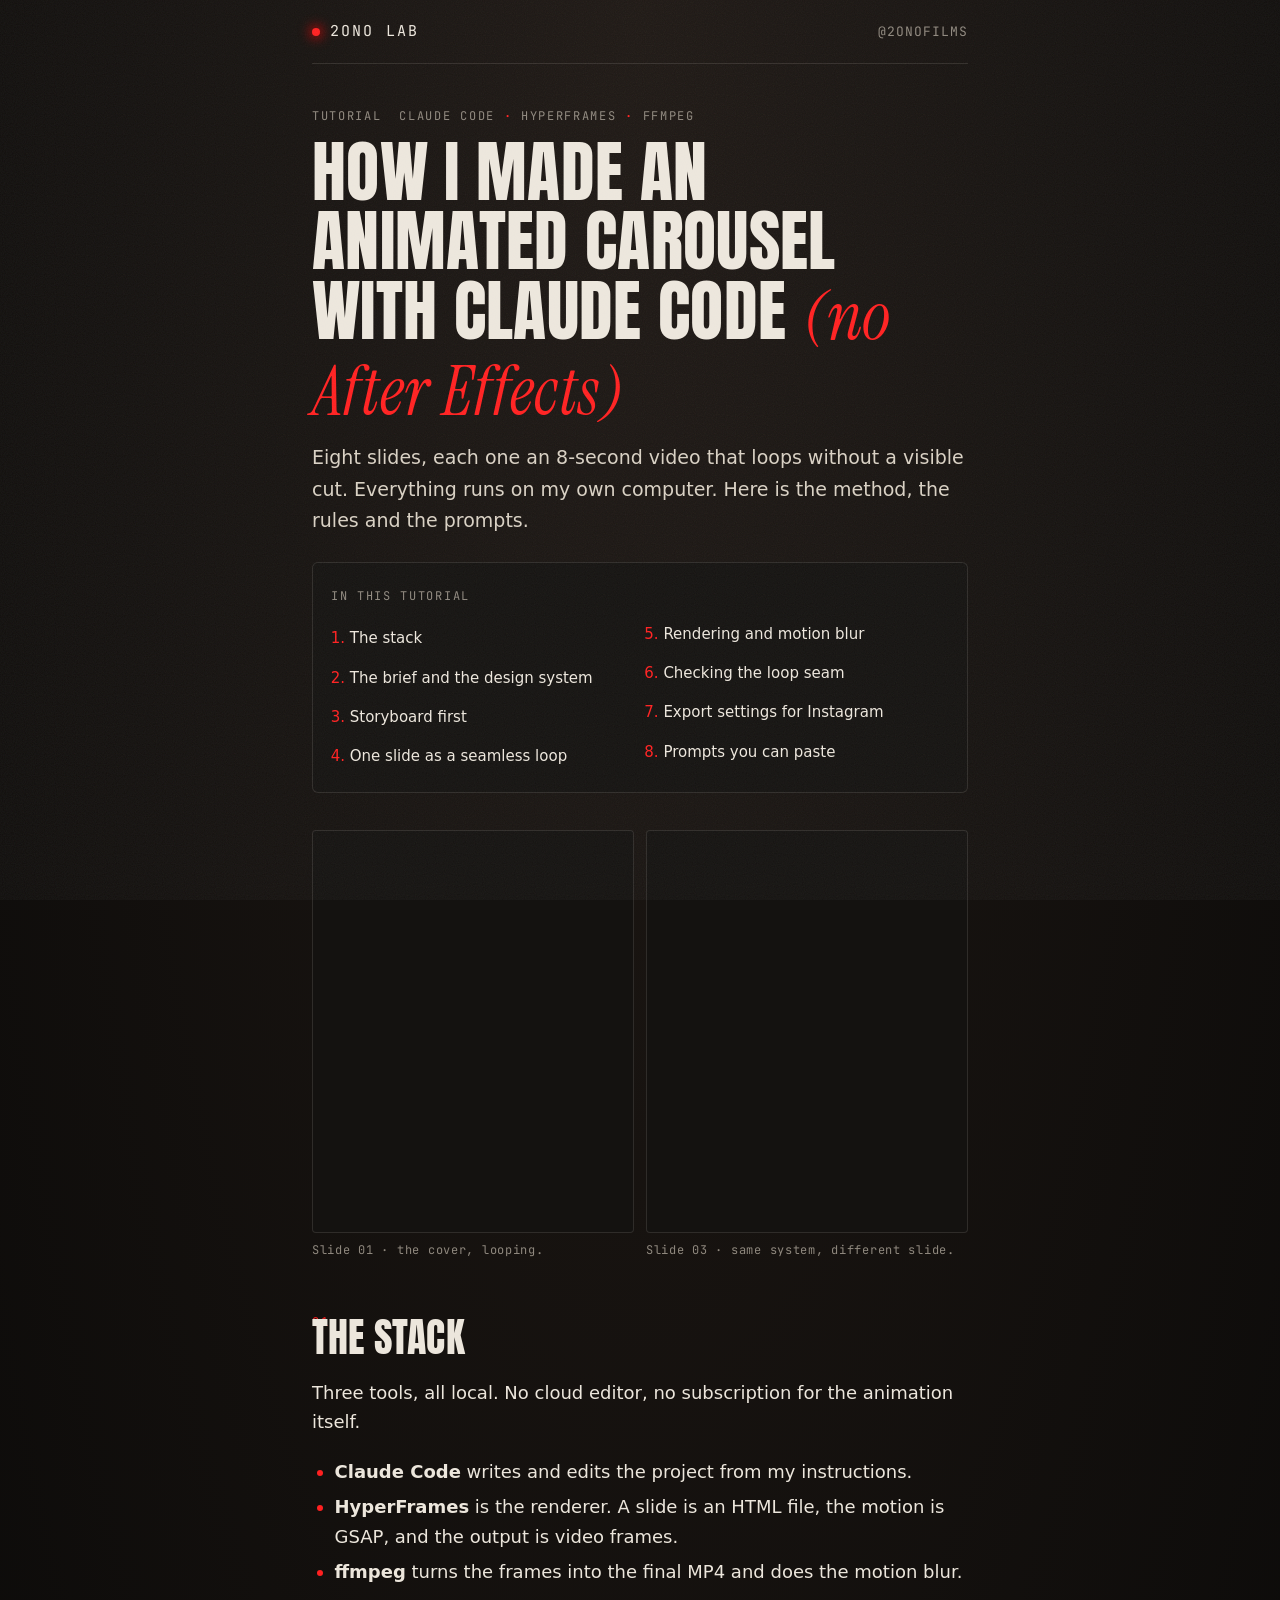
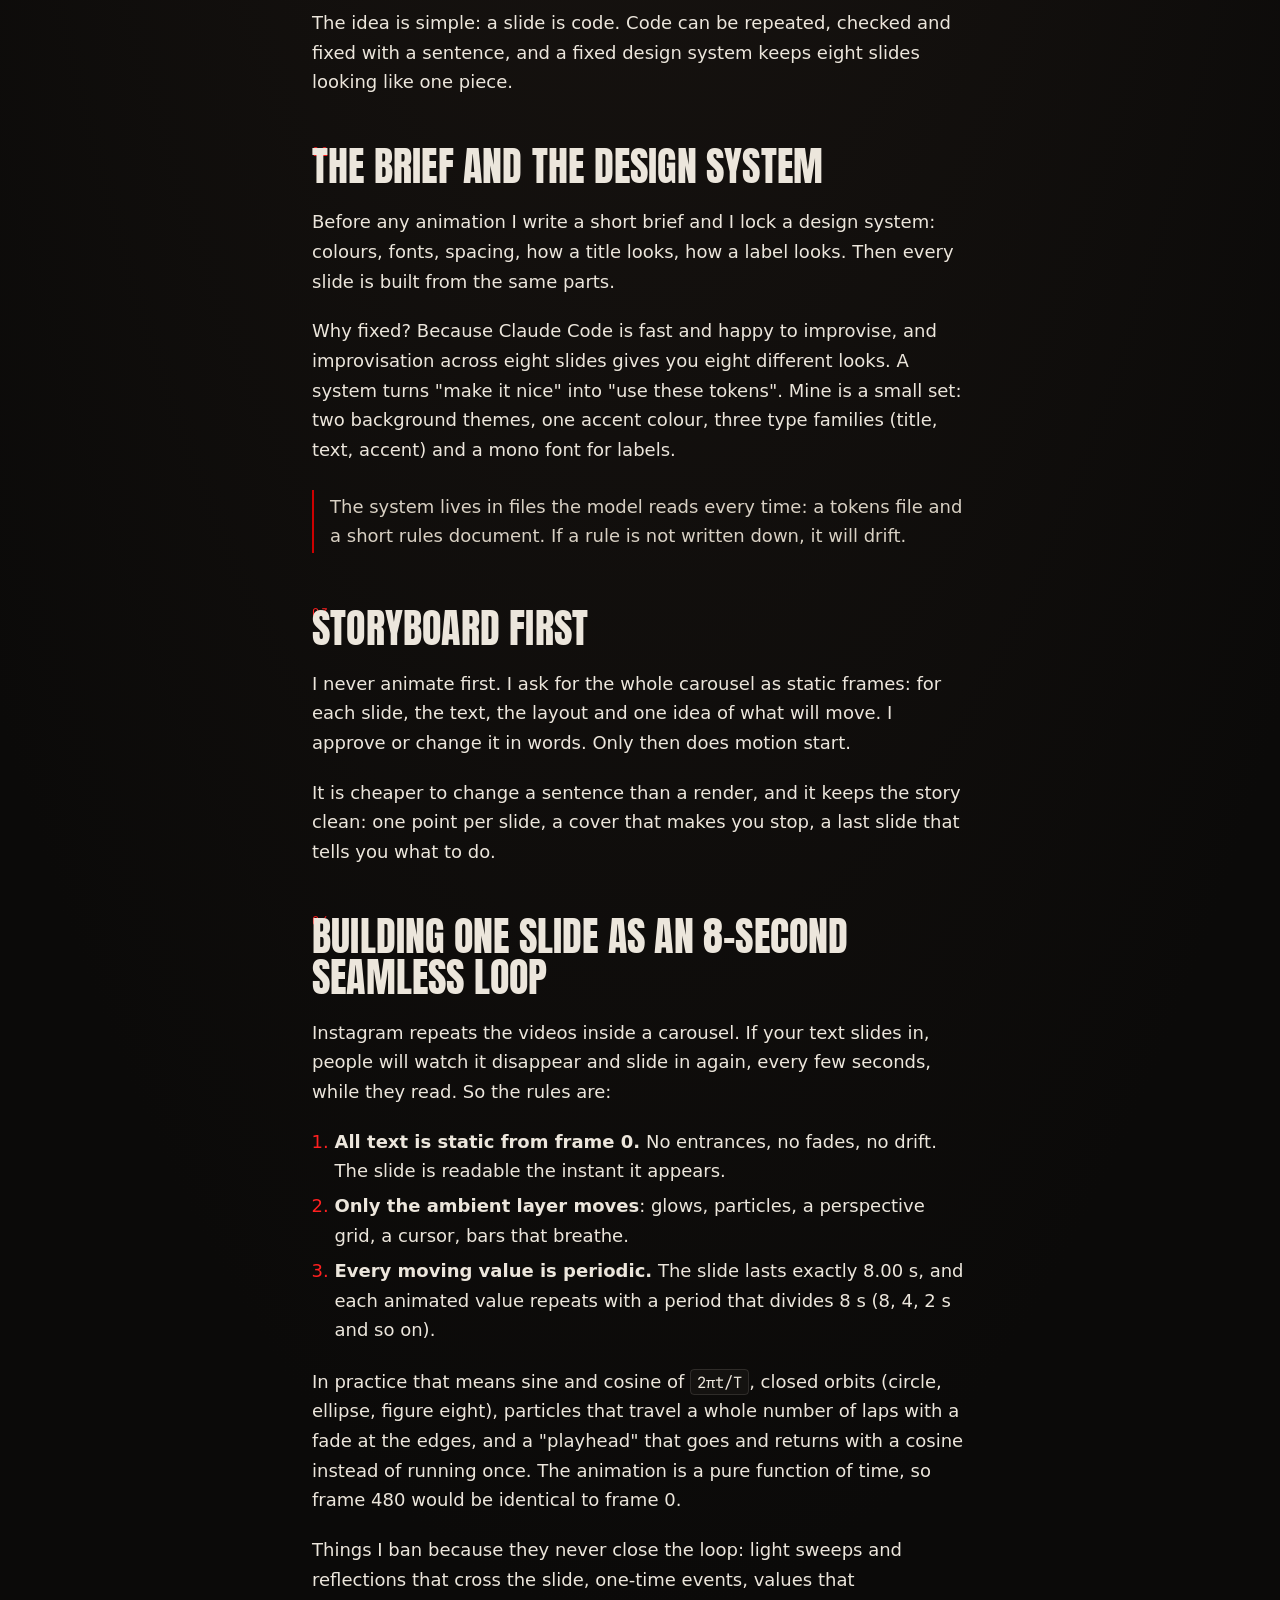
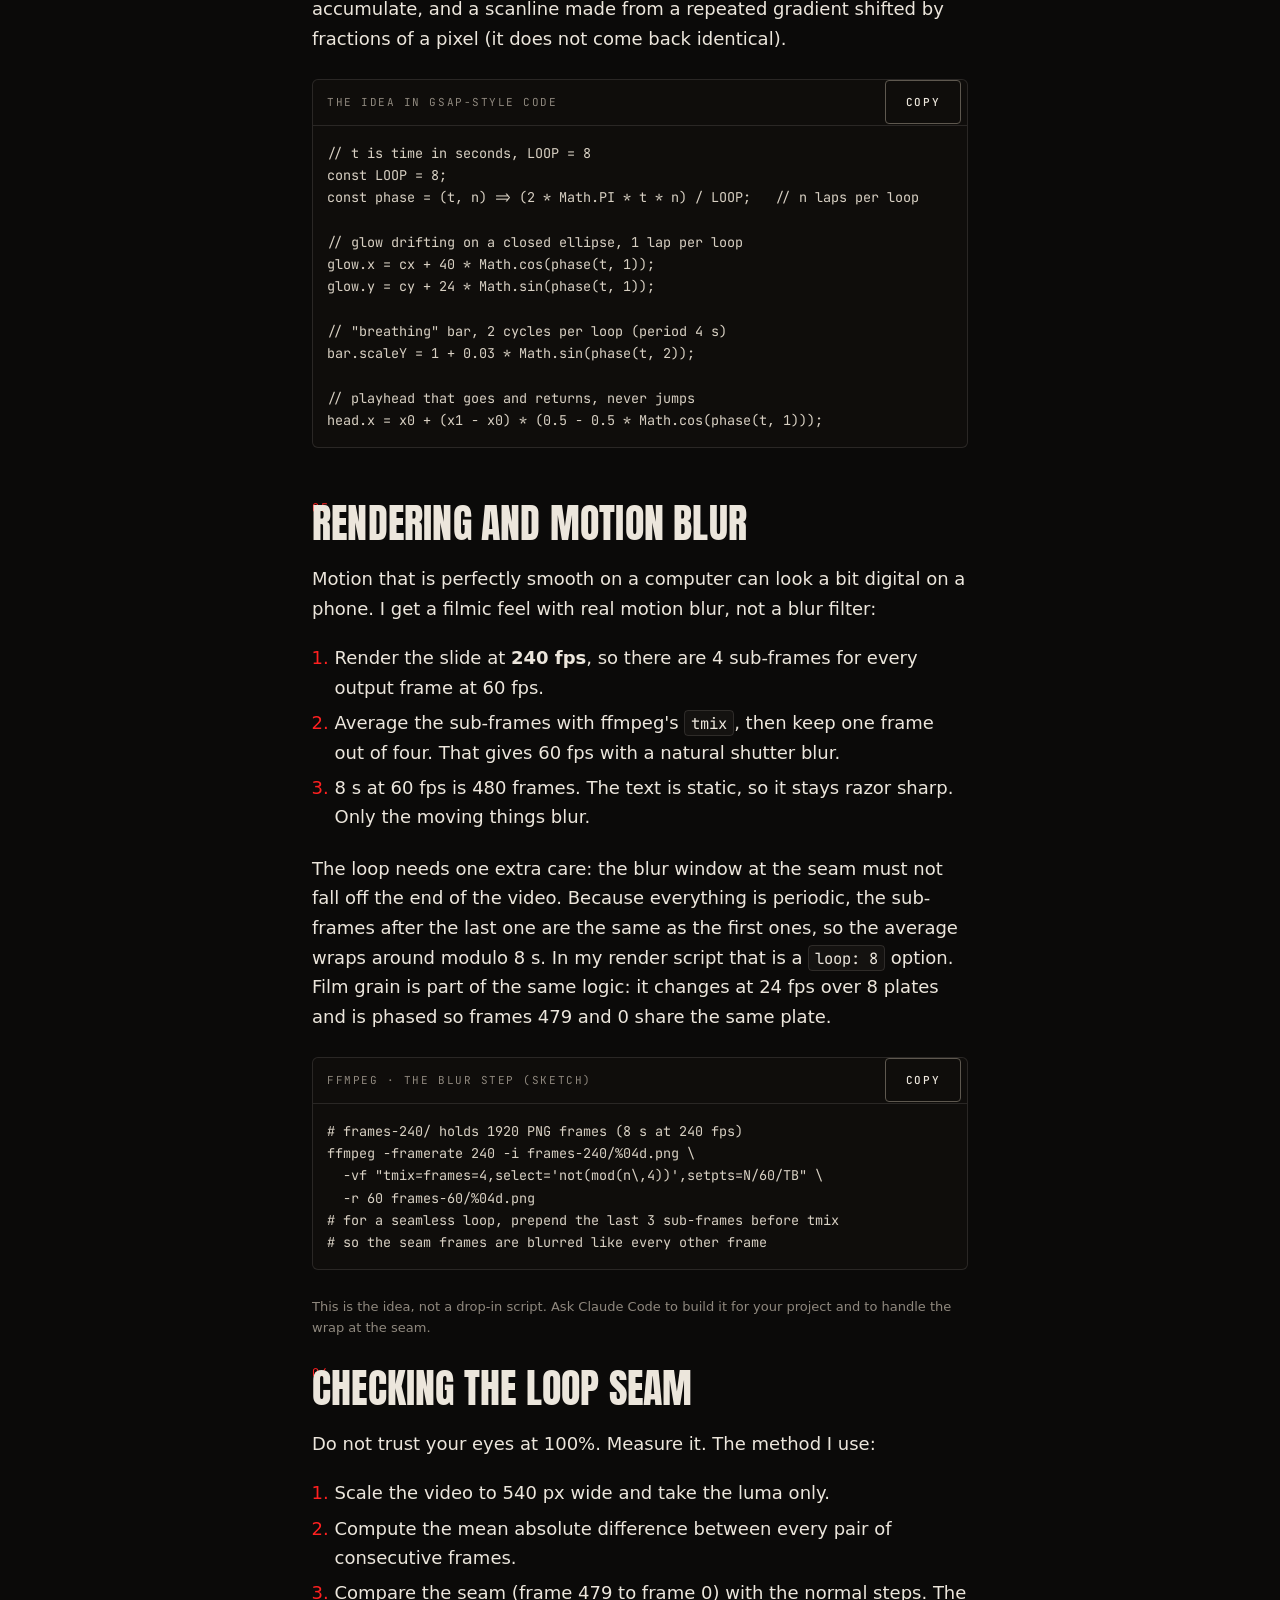
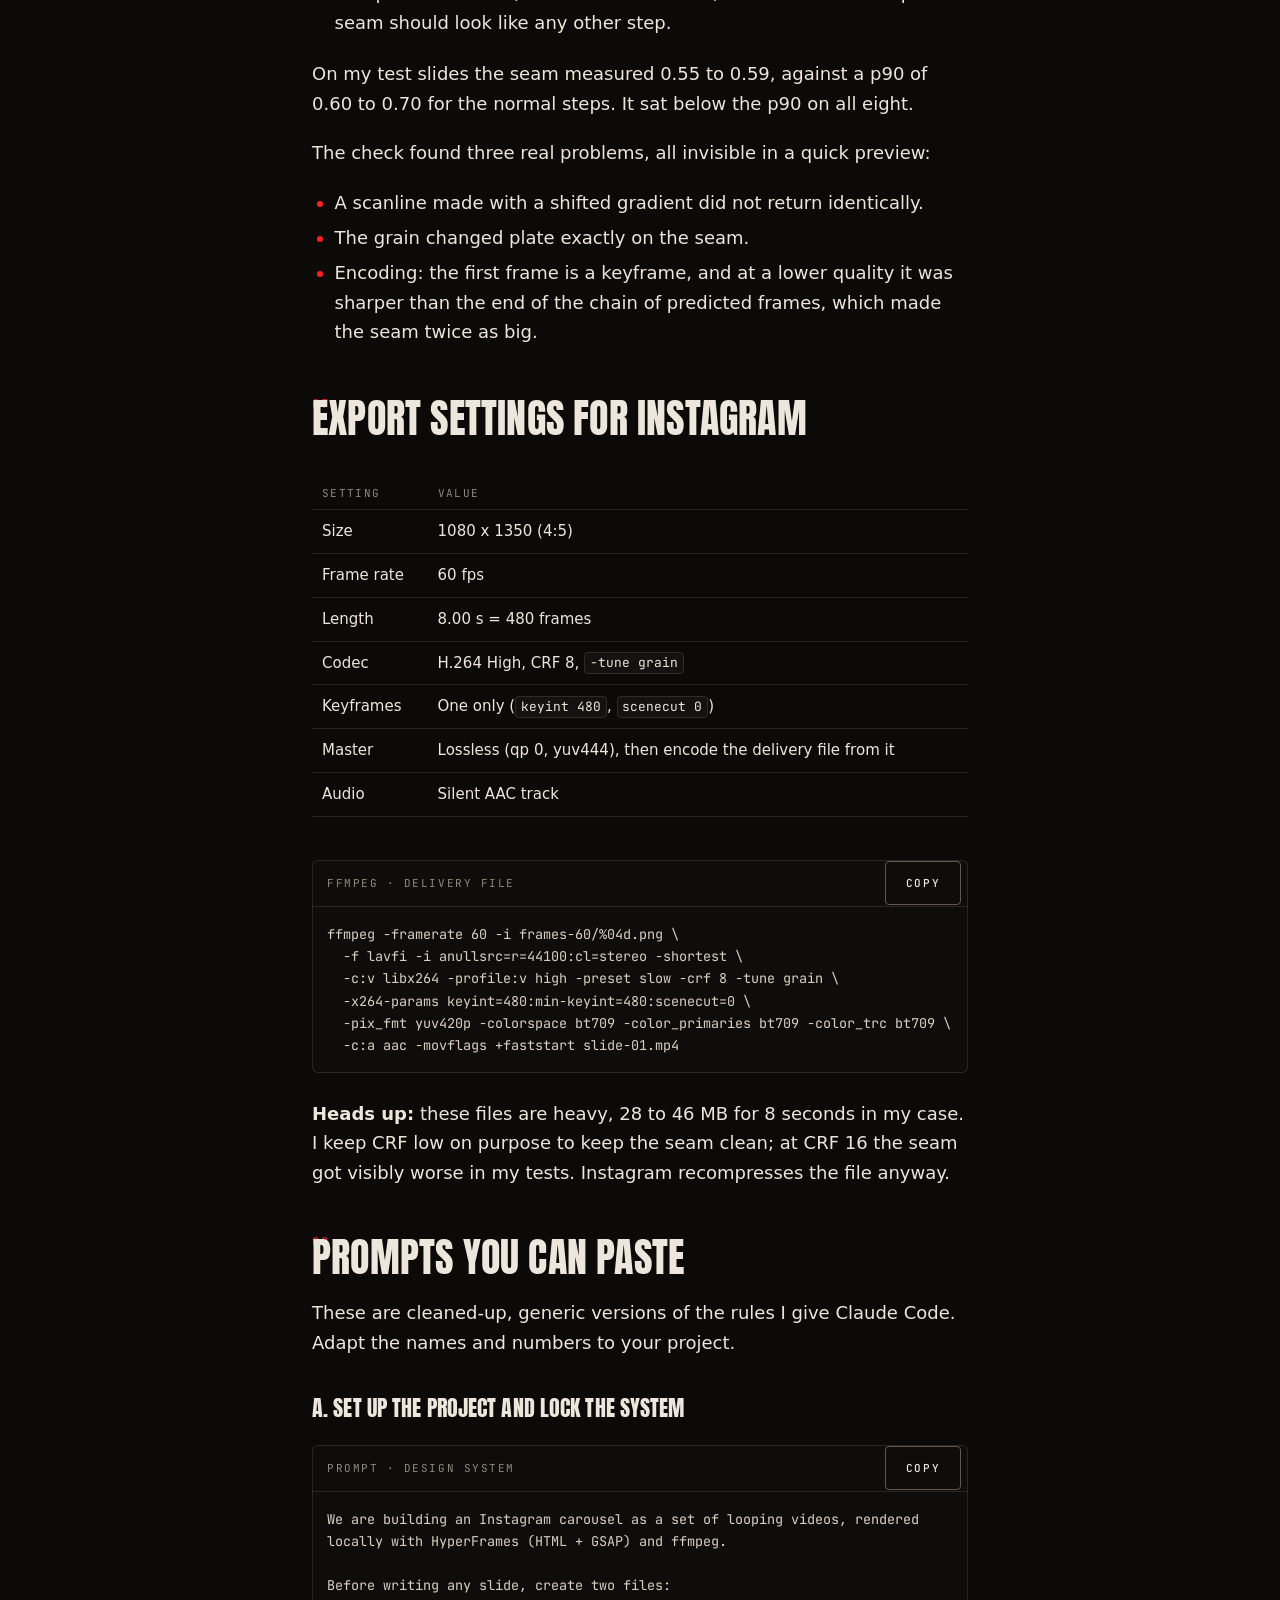
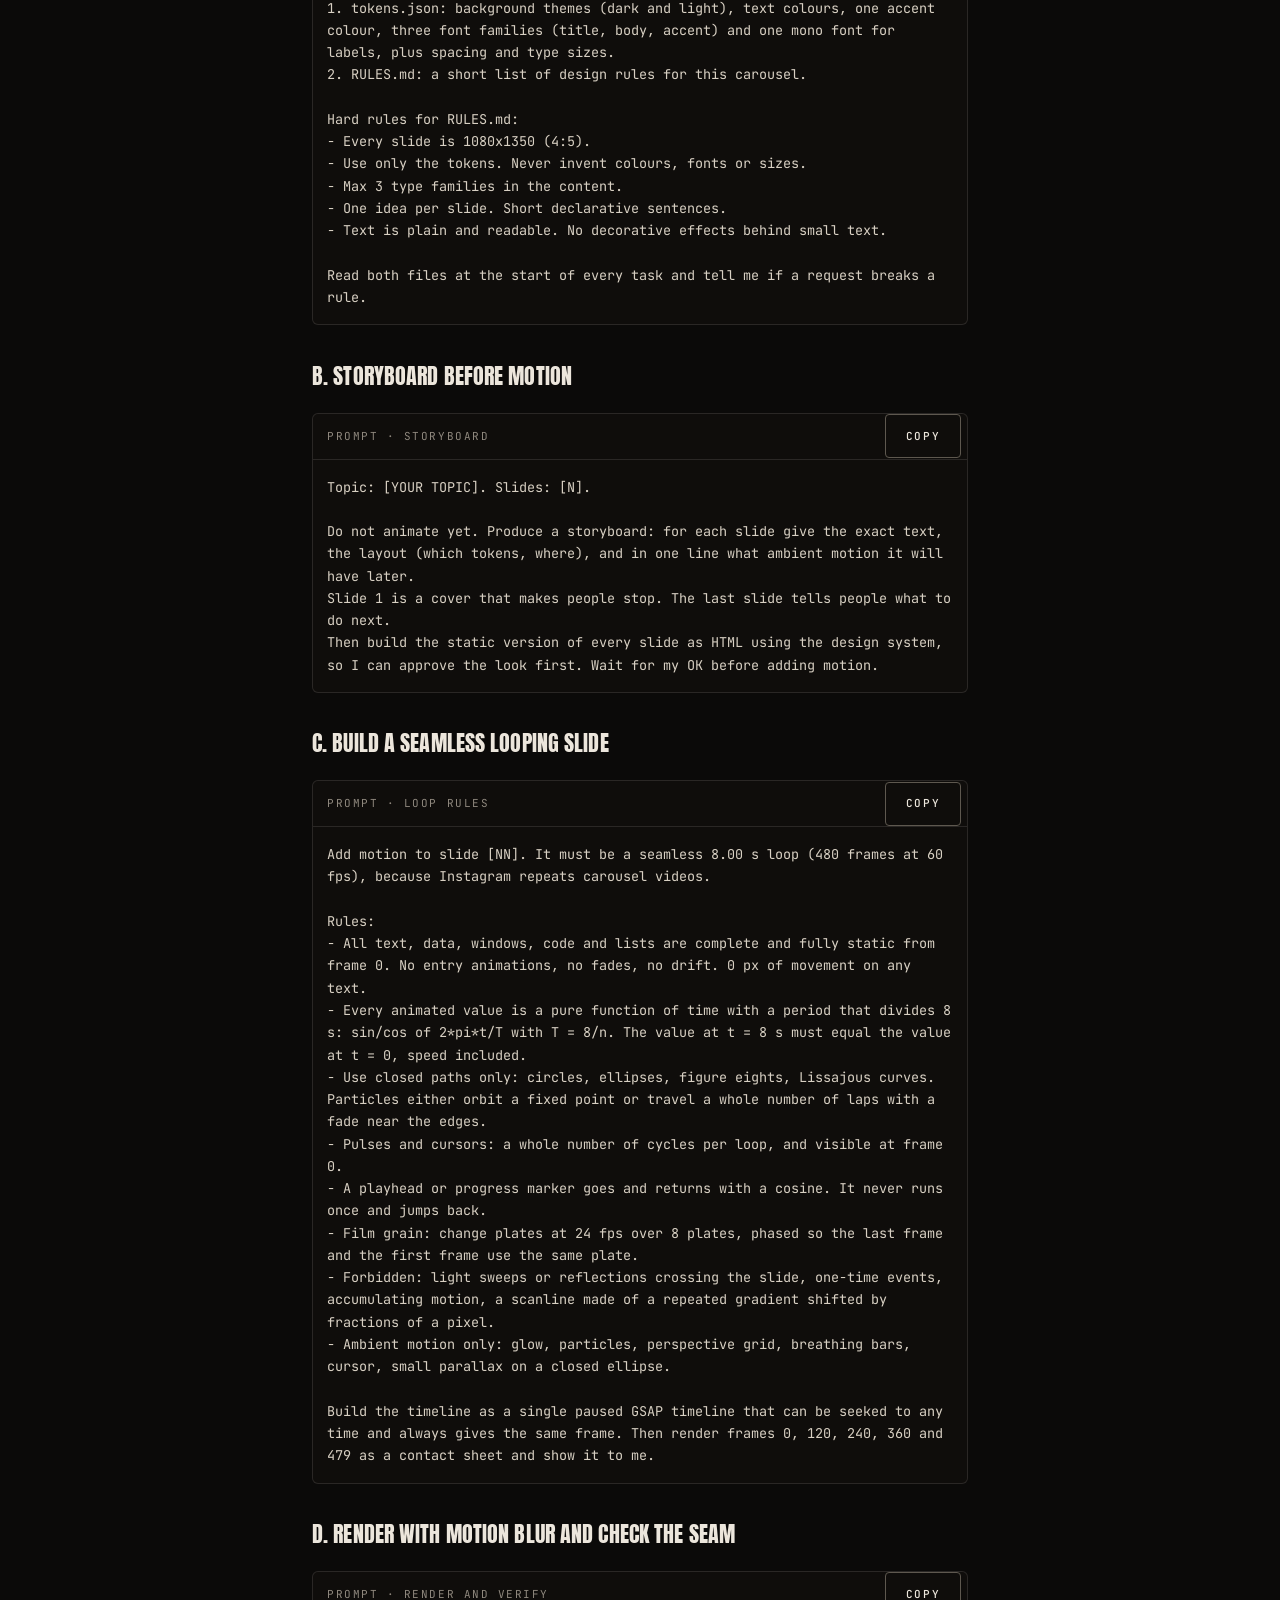
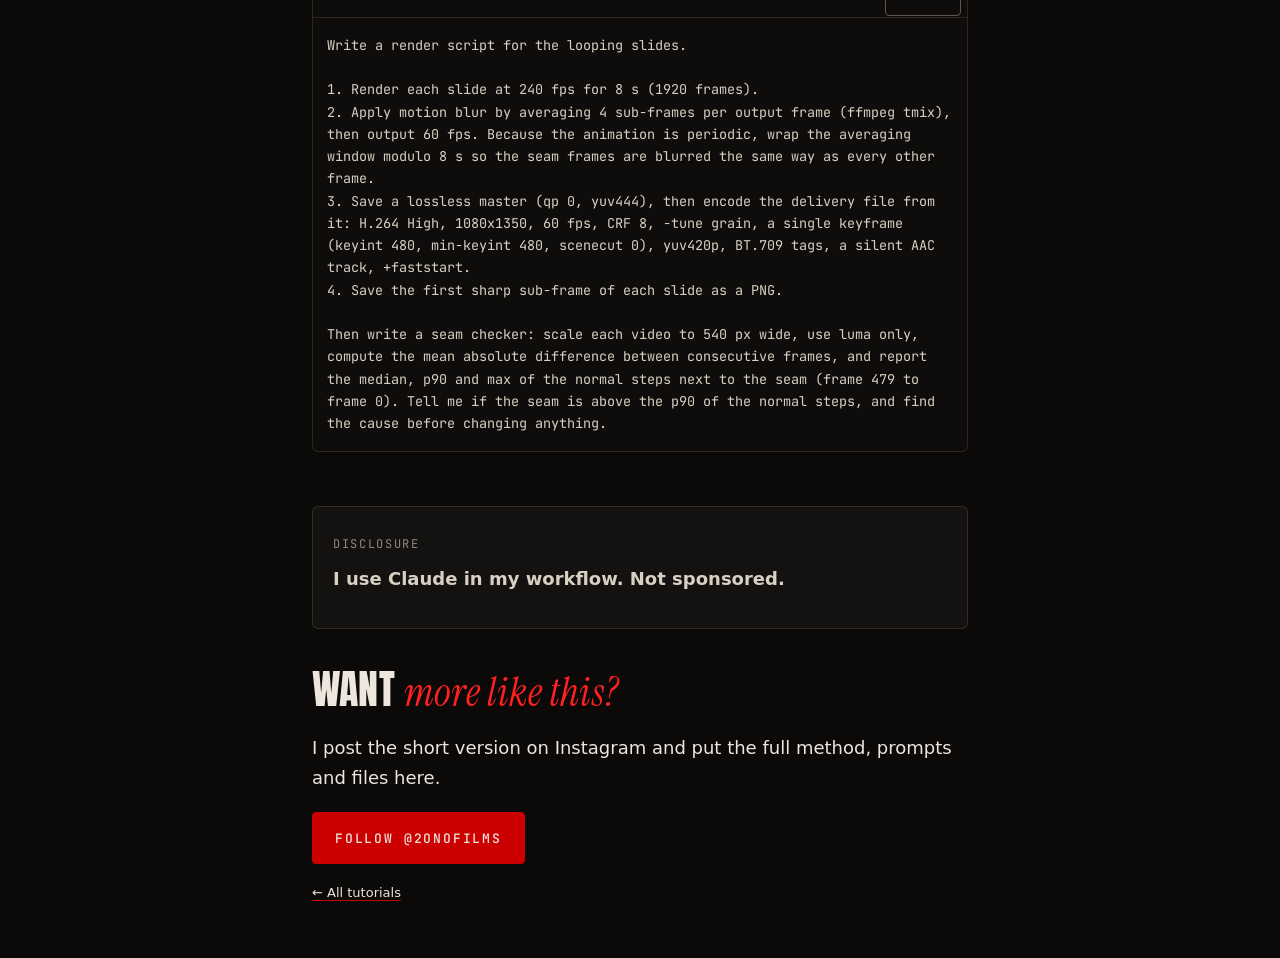
==== t/claude-code-carousel/index.html @ 9d221720 "2ONO Lab: home e primo tutorial" ====
<!doctype html>
<html lang="en">
<head>
<meta charset="utf-8">
<meta name="viewport" content="width=device-width, initial-scale=1">
<title>How I made an animated carousel with Claude Code · 2ONO Lab</title>
<meta name="description" content="No After Effects. Claude Code, HyperFrames and ffmpeg, running locally: seamless 8-second looping slides, the rules and the prompts you can paste.">
<meta property="og:title" content="How I made an animated carousel with Claude Code (no After Effects)">
<meta property="og:description" content="Seamless 8-second looping slides with Claude Code, HyperFrames and ffmpeg. The rules, the render settings and copyable prompts.">
<meta property="og:type" content="article">
<meta name="theme-color" content="#0B0A09">
<!-- TODO: <meta property="og:image" content="https://2onofilms.github.io/lab/assets/media/claude-code-carousel/og.jpg"> (1200x630) -->
<link rel="preconnect" href="https://api.fontshare.com" crossorigin>
<link rel="stylesheet" href="https://api.fontshare.com/v2/css?f[]=switzer@400,500,600&display=swap">
<link rel="stylesheet" href="../../assets/site.css">
</head>
<body>
<div class="wrap">
  <header class="bar">
    <a class="brand" href="../../"><i></i>2ONO Lab</a>
    <a class="ig" href="https://instagram.com/2onofilms">@2onofilms</a>
  </header>

  <article>
    <div class="tut-head">
      <div class="meta"><span class="label">Tutorial</span><span class="label">Claude Code <b>·</b> HyperFrames <b>·</b> ffmpeg</span></div>
      <h1>How I made an animated carousel with Claude Code <span class="acc">(no After Effects)</span></h1>
      <p class="lede">Eight slides, each one an 8-second video that loops without a visible cut. Everything runs on my own computer. Here is the method, the rules and the prompts.</p>

      <nav class="toc" aria-label="Contents">
        <span class="label">In this tutorial</span>
        <ol>
          <li><a href="#stack">The stack</a></li>
          <li><a href="#system">The brief and the design system</a></li>
          <li><a href="#storyboard">Storyboard first</a></li>
          <li><a href="#loop">One slide as a seamless loop</a></li>
          <li><a href="#render">Rendering and motion blur</a></li>
          <li><a href="#seam">Checking the loop seam</a></li>
          <li><a href="#export">Export settings for Instagram</a></li>
          <li><a href="#prompts">Prompts you can paste</a></li>
        </ol>
      </nav>
    </div>

    <!-- TODO: replace with the real slide videos. Put files in lab/assets/media/claude-code-carousel/ -->
    <div class="media">
      <figure>
        <video autoplay muted loop playsinline preload="metadata" src="../../assets/media/claude-code-carousel/01.mp4"></video>
        <figcaption>Slide 01 · the cover, looping.</figcaption>
      </figure>
      <figure>
        <video autoplay muted loop playsinline preload="metadata" src="../../assets/media/claude-code-carousel/03.mp4"></video>
        <figcaption>Slide 03 · same system, different slide.</figcaption>
      </figure>
    </div>

    <span class="step-n" id="stack">01</span>
    <h2>The stack</h2>
    <p>Three tools, all local. No cloud editor, no subscription for the animation itself.</p>
    <ul>
      <li><strong>Claude Code</strong> writes and edits the project from my instructions.</li>
      <li><strong>HyperFrames</strong> is the renderer. A slide is an HTML file, the motion is GSAP, and the output is video frames.</li>
      <li><strong>ffmpeg</strong> turns the frames into the final MP4 and does the motion blur.</li>
    </ul>
    <p>The idea is simple: a slide is code. Code can be repeated, checked and fixed with a sentence, and a fixed design system keeps eight slides looking like one piece.</p>

    <span class="step-n" id="system">02</span>
    <h2>The brief and the design system</h2>
    <p>Before any animation I write a short brief and I lock a design system: colours, fonts, spacing, how a title looks, how a label looks. Then every slide is built from the same parts.</p>
    <p>Why fixed? Because Claude Code is fast and happy to improvise, and improvisation across eight slides gives you eight different looks. A system turns "make it nice" into "use these tokens". Mine is a small set: two background themes, one accent colour, three type families (title, text, accent) and a mono font for labels.</p>
    <div class="callout">The system lives in files the model reads every time: a tokens file and a short rules document. If a rule is not written down, it will drift.</div>

    <span class="step-n" id="storyboard">03</span>
    <h2>Storyboard first</h2>
    <p>I never animate first. I ask for the whole carousel as static frames: for each slide, the text, the layout and one idea of what will move. I approve or change it in words. Only then does motion start.</p>
    <p>It is cheaper to change a sentence than a render, and it keeps the story clean: one point per slide, a cover that makes you stop, a last slide that tells you what to do.</p>

    <span class="step-n" id="loop">04</span>
    <h2>Building one slide as an 8-second seamless loop</h2>
    <p>Instagram repeats the videos inside a carousel. If your text slides in, people will watch it disappear and slide in again, every few seconds, while they read. So the rules are:</p>
    <ol>
      <li><strong>All text is static from frame 0.</strong> No entrances, no fades, no drift. The slide is readable the instant it appears.</li>
      <li><strong>Only the ambient layer moves</strong>: glows, particles, a perspective grid, a cursor, bars that breathe.</li>
      <li><strong>Every moving value is periodic.</strong> The slide lasts exactly 8.00 s, and each animated value repeats with a period that divides 8 s (8, 4, 2 s and so on).</li>
    </ol>
    <p>In practice that means sine and cosine of <code>2&pi;t/T</code>, closed orbits (circle, ellipse, figure eight), particles that travel a whole number of laps with a fade at the edges, and a "playhead" that goes and returns with a cosine instead of running once. The animation is a pure function of time, so frame 480 would be identical to frame 0.</p>
    <p>Things I ban because they never close the loop: light sweeps and reflections that cross the slide, one-time events, values that accumulate, and a scanline made from a repeated gradient shifted by fractions of a pixel (it does not come back identical).</p>

    <div class="code nowrap">
      <div class="top"><span>The idea in GSAP-style code</span><button type="button">Copy</button></div>
<pre>// t is time in seconds, LOOP = 8
const LOOP = 8;
const phase = (t, n) =&gt; (2 * Math.PI * t * n) / LOOP;   // n laps per loop

// glow drifting on a closed ellipse, 1 lap per loop
glow.x = cx + 40 * Math.cos(phase(t, 1));
glow.y = cy + 24 * Math.sin(phase(t, 1));

// "breathing" bar, 2 cycles per loop (period 4 s)
bar.scaleY = 1 + 0.03 * Math.sin(phase(t, 2));

// playhead that goes and returns, never jumps
head.x = x0 + (x1 - x0) * (0.5 - 0.5 * Math.cos(phase(t, 1)));</pre>
    </div>

    <span class="step-n" id="render">05</span>
    <h2>Rendering and motion blur</h2>
    <p>Motion that is perfectly smooth on a computer can look a bit digital on a phone. I get a filmic feel with real motion blur, not a blur filter:</p>
    <ol>
      <li>Render the slide at <strong>240 fps</strong>, so there are 4 sub-frames for every output frame at 60 fps.</li>
      <li>Average the sub-frames with ffmpeg's <code>tmix</code>, then keep one frame out of four. That gives 60 fps with a natural shutter blur.</li>
      <li>8 s at 60 fps is 480 frames. The text is static, so it stays razor sharp. Only the moving things blur.</li>
    </ol>
    <p>The loop needs one extra care: the blur window at the seam must not fall off the end of the video. Because everything is periodic, the sub-frames after the last one are the same as the first ones, so the average wraps around modulo 8 s. In my render script that is a <code>loop: 8</code> option. Film grain is part of the same logic: it changes at 24 fps over 8 plates and is phased so frames 479 and 0 share the same plate.</p>
    <div class="code nowrap">
      <div class="top"><span>ffmpeg · the blur step (sketch)</span><button type="button">Copy</button></div>
<pre># frames-240/ holds 1920 PNG frames (8 s at 240 fps)
ffmpeg -framerate 240 -i frames-240/%04d.png \
  -vf "tmix=frames=4,select='not(mod(n\,4))',setpts=N/60/TB" \
  -r 60 frames-60/%04d.png
# for a seamless loop, prepend the last 3 sub-frames before tmix
# so the seam frames are blurred like every other frame</pre>
    </div>
    <p class="note">This is the idea, not a drop-in script. Ask Claude Code to build it for your project and to handle the wrap at the seam.</p>

    <span class="step-n" id="seam">06</span>
    <h2>Checking the loop seam</h2>
    <p>Do not trust your eyes at 100%. Measure it. The method I use:</p>
    <ol>
      <li>Scale the video to 540 px wide and take the luma only.</li>
      <li>Compute the mean absolute difference between every pair of consecutive frames.</li>
      <li>Compare the seam (frame 479 to frame 0) with the normal steps. The seam should look like any other step.</li>
    </ol>
    <p>On my test slides the seam measured 0.55 to 0.59, against a p90 of 0.60 to 0.70 for the normal steps. It sat below the p90 on all eight.</p>
    <p>The check found three real problems, all invisible in a quick preview:</p>
    <ul>
      <li>A scanline made with a shifted gradient did not return identically.</li>
      <li>The grain changed plate exactly on the seam.</li>
      <li>Encoding: the first frame is a keyframe, and at a lower quality it was sharper than the end of the chain of predicted frames, which made the seam twice as big.</li>
    </ul>

    <span class="step-n" id="export">07</span>
    <h2>Export settings for Instagram</h2>
    <div class="tablewrap">
      <table>
        <tr><th>Setting</th><th>Value</th></tr>
        <tr><td>Size</td><td>1080 x 1350 (4:5)</td></tr>
        <tr><td>Frame rate</td><td>60 fps</td></tr>
        <tr><td>Length</td><td>8.00 s = 480 frames</td></tr>
        <tr><td>Codec</td><td>H.264 High, CRF 8, <code>-tune grain</code></td></tr>
        <tr><td>Keyframes</td><td>One only (<code>keyint 480</code>, <code>scenecut 0</code>)</td></tr>
        <tr><td>Master</td><td>Lossless (qp 0, yuv444), then encode the delivery file from it</td></tr>
        <tr><td>Audio</td><td>Silent AAC track</td></tr>
      </table>
    </div>
    <div class="code nowrap">
      <div class="top"><span>ffmpeg · delivery file</span><button type="button">Copy</button></div>
<pre>ffmpeg -framerate 60 -i frames-60/%04d.png \
  -f lavfi -i anullsrc=r=44100:cl=stereo -shortest \
  -c:v libx264 -profile:v high -preset slow -crf 8 -tune grain \
  -x264-params keyint=480:min-keyint=480:scenecut=0 \
  -pix_fmt yuv420p -colorspace bt709 -color_primaries bt709 -color_trc bt709 \
  -c:a aac -movflags +faststart slide-01.mp4</pre>
    </div>
    <p><strong>Heads up:</strong> these files are heavy, 28 to 46 MB for 8 seconds in my case. I keep CRF low on purpose to keep the seam clean; at CRF 16 the seam got visibly worse in my tests. Instagram recompresses the file anyway.</p>

    <span class="step-n" id="prompts">08</span>
    <h2>Prompts you can paste</h2>
    <p>These are cleaned-up, generic versions of the rules I give Claude Code. Adapt the names and numbers to your project.</p>

    <h3>A. Set up the project and lock the system</h3>
    <div class="code">
      <div class="top"><span>Prompt · design system</span><button type="button">Copy</button></div>
<pre>We are building an Instagram carousel as a set of looping videos, rendered locally with HyperFrames (HTML + GSAP) and ffmpeg.

Before writing any slide, create two files:
1. tokens.json: background themes (dark and light), text colours, one accent colour, three font families (title, body, accent) and one mono font for labels, plus spacing and type sizes.
2. RULES.md: a short list of design rules for this carousel.

Hard rules for RULES.md:
- Every slide is 1080x1350 (4:5).
- Use only the tokens. Never invent colours, fonts or sizes.
- Max 3 type families in the content.
- One idea per slide. Short declarative sentences.
- Text is plain and readable. No decorative effects behind small text.

Read both files at the start of every task and tell me if a request breaks a rule.</pre>
    </div>

    <h3>B. Storyboard before motion</h3>
    <div class="code">
      <div class="top"><span>Prompt · storyboard</span><button type="button">Copy</button></div>
<pre>Topic: [YOUR TOPIC]. Slides: [N].

Do not animate yet. Produce a storyboard: for each slide give the exact text, the layout (which tokens, where), and in one line what ambient motion it will have later.
Slide 1 is a cover that makes people stop. The last slide tells people what to do next.
Then build the static version of every slide as HTML using the design system, so I can approve the look first. Wait for my OK before adding motion.</pre>
    </div>

    <h3>C. Build a seamless looping slide</h3>
    <div class="code">
      <div class="top"><span>Prompt · loop rules</span><button type="button">Copy</button></div>
<pre>Add motion to slide [NN]. It must be a seamless 8.00 s loop (480 frames at 60 fps), because Instagram repeats carousel videos.

Rules:
- All text, data, windows, code and lists are complete and fully static from frame 0. No entry animations, no fades, no drift. 0 px of movement on any text.
- Every animated value is a pure function of time with a period that divides 8 s: sin/cos of 2*pi*t/T with T = 8/n. The value at t = 8 s must equal the value at t = 0, speed included.
- Use closed paths only: circles, ellipses, figure eights, Lissajous curves. Particles either orbit a fixed point or travel a whole number of laps with a fade near the edges.
- Pulses and cursors: a whole number of cycles per loop, and visible at frame 0.
- A playhead or progress marker goes and returns with a cosine. It never runs once and jumps back.
- Film grain: change plates at 24 fps over 8 plates, phased so the last frame and the first frame use the same plate.
- Forbidden: light sweeps or reflections crossing the slide, one-time events, accumulating motion, a scanline made of a repeated gradient shifted by fractions of a pixel.
- Ambient motion only: glow, particles, perspective grid, breathing bars, cursor, small parallax on a closed ellipse.

Build the timeline as a single paused GSAP timeline that can be seeked to any time and always gives the same frame. Then render frames 0, 120, 240, 360 and 479 as a contact sheet and show it to me.</pre>
    </div>

    <h3>D. Render with motion blur and check the seam</h3>
    <div class="code">
      <div class="top"><span>Prompt · render and verify</span><button type="button">Copy</button></div>
<pre>Write a render script for the looping slides.

1. Render each slide at 240 fps for 8 s (1920 frames).
2. Apply motion blur by averaging 4 sub-frames per output frame (ffmpeg tmix), then output 60 fps. Because the animation is periodic, wrap the averaging window modulo 8 s so the seam frames are blurred the same way as every other frame.
3. Save a lossless master (qp 0, yuv444), then encode the delivery file from it: H.264 High, 1080x1350, 60 fps, CRF 8, -tune grain, a single keyframe (keyint 480, min-keyint 480, scenecut 0), yuv420p, BT.709 tags, a silent AAC track, +faststart.
4. Save the first sharp sub-frame of each slide as a PNG.

Then write a seam checker: scale each video to 540 px wide, use luma only, compute the mean absolute difference between consecutive frames, and report the median, p90 and max of the normal steps next to the seam (frame 479 to frame 0). Tell me if the seam is above the p90 of the normal steps, and find the cause before changing anything.</pre>
    </div>

    <div class="disclosure">
      <span class="label">Disclosure</span>
      <p style="margin-top:8px"><strong>I use Claude in my workflow. Not sponsored.</strong></p>
    </div>

    <div class="cta">
      <h2>Want <span class="acc">more like this?</span></h2>
      <p>I post the short version on Instagram and put the full method, prompts and files here.</p>
      <a class="btn" href="https://instagram.com/2onofilms">Follow @2onofilms</a>
      <p class="note" style="margin-top:18px"><a href="../../">&larr; All tutorials</a></p>
    </div>
  </article>
</div>
<script src="../../assets/site.js"></script>
</body>
</html>
---- assets/site.css ----
/* 2ONO Lab · "Silenzio prima del tuono". Mobile first, no frameworks. */
@font-face{font-family:"Anton";font-style:normal;font-weight:400;font-display:swap;src:url("fonts/anton-normal-400-latin.woff2") format("woff2")}
@font-face{font-family:"Instrument Serif";font-style:italic;font-weight:400;font-display:swap;src:url("fonts/instrument-serif-italic-400-latin.woff2") format("woff2")}
@font-face{font-family:"JetBrains Mono";font-style:normal;font-weight:400 500;font-display:swap;src:url("fonts/jetbrains-mono-var-latin.woff2") format("woff2")}

:root{
  --night:#0B0A09;--night-2:#141210;--night-3:#1e1814;
  --paper:#ECE6DC;--paper-2:#d8d0c3;
  --crimson:#CC0000;--crimson-lux:#FF2020;
  --grey:#8F887E;--grey-2:#5E584F;
  --line:rgba(236,230,220,.12);
  --f-title:"Anton",Impact,"Arial Narrow",sans-serif;
  --f-body:"Switzer",system-ui,-apple-system,"Segoe UI",Roboto,sans-serif;
  --f-acc:"Instrument Serif",Georgia,serif;
  --f-mono:"JetBrains Mono",ui-monospace,Consolas,monospace;
  --gutter:20px;--max:720px;
}
*,*::before,*::after{box-sizing:border-box}
html{-webkit-text-size-adjust:100%;scroll-behavior:smooth}
body{margin:0;background:var(--night);color:var(--paper);font:400 17px/1.65 var(--f-body);overflow-x:hidden;min-height:100vh;
  background-image:radial-gradient(120% 60% at 50% 0%,var(--night-3) 0%,var(--night) 60%)}
/* grain: static, cheap */
body::before{content:"";position:fixed;inset:0;pointer-events:none;z-index:50;opacity:.07;mix-blend-mode:screen;
  background-image:url("data:image/svg+xml;utf8,<svg xmlns='http://www.w3.org/2000/svg' width='160' height='160'><filter id='n'><feTurbulence type='fractalNoise' baseFrequency='.9' numOctaves='2' stitchTiles='stitch'/></filter><rect width='100%' height='100%' filter='url(%23n)'/></svg>")}
img,video{max-width:100%;display:block}
a{color:var(--paper);text-decoration-color:var(--crimson);text-underline-offset:3px}
a:hover{color:var(--crimson-lux)}
:focus-visible{outline:2px solid var(--crimson-lux);outline-offset:3px}
.wrap{width:100%;max-width:var(--max);margin:0 auto;padding:0 var(--gutter)}
.wide{max-width:1080px}

/* top bar */
.bar{display:flex;align-items:center;justify-content:space-between;min-height:64px;border-bottom:1px solid var(--line)}
.brand{font:400 15px/1 var(--f-mono);letter-spacing:.14em;text-transform:uppercase;text-decoration:none;display:inline-flex;align-items:center;min-height:44px;gap:10px}
.brand i{width:8px;height:8px;border-radius:50%;background:var(--crimson-lux);box-shadow:0 0 12px 2px var(--crimson);animation:pulse 4s ease-in-out infinite}
.bar a.ig{font:400 13px/1 var(--f-mono);letter-spacing:.08em;text-transform:uppercase;color:var(--grey);text-decoration:none;display:inline-flex;align-items:center;min-height:44px}
.bar a.ig:hover{color:var(--paper)}
@keyframes pulse{50%{opacity:.45}}

/* type */
h1,h2,h3{font-family:var(--f-title);font-weight:400;text-transform:uppercase;line-height:1.02;letter-spacing:.005em;margin:0}
h1{font-size:clamp(44px,12vw,92px)}
h2{font-size:clamp(28px,7vw,40px);margin:2.4em 0 .5em}
h3{font-size:22px;margin:1.8em 0 .4em}
.acc{font-family:var(--f-acc);font-style:italic;text-transform:none;color:var(--crimson-lux);font-weight:400}
.mono,.label{font:400 12px/1.4 var(--f-mono);letter-spacing:.14em;text-transform:uppercase;color:var(--grey)}
.label b{color:var(--crimson-lux);font-weight:500}
p{margin:0 0 1.1em}
.lede{font-size:19px;color:var(--paper-2)}
ul,ol{padding-left:1.25em;margin:0 0 1.2em}li{margin:.3em 0}
li::marker{color:var(--crimson-lux)}
strong{font-weight:600}
code{font-family:var(--f-mono);font-size:.86em;background:var(--night-2);border:1px solid var(--line);border-radius:4px;padding:.1em .38em;overflow-wrap:anywhere}
hr{border:0;border-top:1px solid var(--line);margin:2.5em 0}

/* hero */
.hero{padding:56px 0 40px;position:relative}
.hero::after{content:"";position:absolute;left:-10%;top:30%;width:70%;height:60%;background:radial-gradient(closest-side,rgba(204,0,0,.22),transparent);filter:blur(30px);z-index:-1;pointer-events:none}
.hero h1{margin:14px 0 18px}
.hero p.lede{max-width:34em}
.who{margin-top:22px;padding-left:14px;border-left:2px solid var(--crimson);color:var(--grey);font-size:15px;max-width:34em}

/* cards */
.grid{display:grid;grid-template-columns:1fr;gap:16px;margin:8px 0 56px}
.card{display:flex;flex-direction:column;gap:10px;padding:20px;text-decoration:none;color:var(--paper);background:linear-gradient(160deg,var(--night-2),var(--night));border:1px solid var(--line);border-radius:6px;min-height:44px;position:relative;overflow:hidden;transition:border-color .2s,transform .2s}
.card::after{content:"";position:absolute;right:-30px;top:-30px;width:140px;height:140px;background:radial-gradient(closest-side,rgba(204,0,0,.25),transparent);opacity:.7;pointer-events:none}
a.card:hover{border-color:var(--crimson);transform:translateY(-2px);color:var(--paper)}
.card h3{margin:0;font-size:26px}
.card p{margin:0;color:var(--grey);font-size:15px}
.card .go{margin-top:auto;font:500 12px/1 var(--f-mono);letter-spacing:.14em;text-transform:uppercase;color:var(--crimson-lux)}
.card.soon{opacity:.55;border-style:dashed}

/* signup */
.signup{border:1px solid var(--line);border-radius:6px;padding:24px 20px;background:var(--night-2);margin:0 0 48px}
.signup h2{margin:6px 0 8px}
.signup form{display:flex;flex-direction:column;gap:10px;margin-top:14px}
input[type=email]{font:400 17px var(--f-body);color:var(--paper);background:var(--night);border:1px solid var(--grey-2);border-radius:4px;padding:0 14px;min-height:52px;width:100%}
button,.btn{font:500 13px/1 var(--f-mono);letter-spacing:.14em;text-transform:uppercase;min-height:52px;padding:0 22px;border-radius:4px;border:1px solid var(--crimson);background:var(--crimson);color:var(--paper);cursor:pointer;display:inline-flex;align-items:center;justify-content:center;text-decoration:none}
button:hover,.btn:hover{background:var(--crimson-lux);border-color:var(--crimson-lux);color:#fff}
button[disabled]{background:transparent;color:var(--grey);border-color:var(--grey-2);cursor:not-allowed}
.btn.ghost{background:transparent;border-color:var(--grey-2)}
.btn.ghost:hover{border-color:var(--crimson-lux);background:transparent;color:var(--paper)}
.note{font-size:13px;color:var(--grey);margin:10px 0 0}

footer{border-top:1px solid var(--line);padding:28px 0 56px;color:var(--grey);font-size:14px}
footer .mono{display:block;margin-bottom:8px}

/* tutorial */
.tut-head{padding:44px 0 8px}
.tut-head h1{font-size:clamp(36px,9.5vw,68px);margin:12px 0 16px}
.meta{display:flex;flex-wrap:wrap;gap:6px 18px}
.toc{margin:26px 0 0;padding:16px 18px;border:1px solid var(--line);border-radius:6px;background:var(--night-2)}
.toc ol{margin:8px 0 0;columns:1;font-size:15px}
.toc a{text-decoration:none;display:inline-block;padding:5px 0}
.step-n{font:400 12px/1 var(--f-mono);letter-spacing:.14em;color:var(--crimson-lux);display:block;margin-bottom:-1.6em;padding-top:2.4em}
.step-n + h2{margin-top:.2em}
.callout{border-left:2px solid var(--crimson);padding:2px 0 2px 16px;margin:1.4em 0;color:var(--paper-2)}
.callout .acc{font-size:1.15em}

/* media */
.media{margin:1.6em 0;display:flex;gap:12px;flex-wrap:wrap}
.media figure{margin:0;flex:1 1 220px;max-width:340px}
.media video{width:100%;aspect-ratio:4/5;background:var(--night-2) center/cover;border:1px solid var(--line);border-radius:4px;object-fit:cover}
.media figcaption{font:400 12px/1.5 var(--f-mono);letter-spacing:.06em;color:var(--grey);margin-top:8px}

/* code */
.code{position:relative;margin:1.4em 0;border:1px solid var(--line);border-radius:6px;background:#0f0d0b;overflow:hidden}
.code .top{display:flex;align-items:center;justify-content:space-between;gap:10px;padding:0 6px 0 14px;border-bottom:1px solid var(--line);min-height:46px}
.code .top span{font:400 11px/1 var(--f-mono);letter-spacing:.14em;text-transform:uppercase;color:var(--grey)}
.code button{min-height:44px;min-width:76px;padding:0 14px;font-size:11px;background:transparent;border:1px solid var(--grey-2);color:var(--paper)}
.code button:hover{border-color:var(--crimson-lux);background:transparent;color:var(--crimson-lux)}
.code button.done{border-color:var(--crimson-lux);color:var(--crimson-lux)}
.code pre{margin:0;padding:16px 14px;overflow-x:auto;font:400 13.5px/1.65 var(--f-mono);color:var(--paper-2);-webkit-overflow-scrolling:touch;white-space:pre-wrap;overflow-wrap:anywhere}
.code.nowrap pre{white-space:pre-wrap;overflow-wrap:anywhere}

table{width:100%;border-collapse:collapse;font-size:15px;margin:1.2em 0}
th,td{text-align:left;padding:9px 10px;border-bottom:1px solid var(--line);vertical-align:top}
th{font:400 11px/1.3 var(--f-mono);letter-spacing:.12em;text-transform:uppercase;color:var(--grey)}
.tablewrap{overflow-x:auto}

.disclosure{margin:3em 0 1em;padding:20px;border:1px solid var(--line);border-radius:6px;background:var(--night-2)}
.disclosure p{margin:0 0 .8em;color:var(--paper-2)}
.cta{margin:0 0 3em;text-align:left}
.cta h2{margin-top:1em}

@media (min-width:700px){
  :root{--gutter:32px}
  body{font-size:18px}
  .grid{grid-template-columns:repeat(2,1fr)}
  .signup form{flex-direction:row}.signup input{flex:1}
  .toc ol{columns:2;column-gap:28px}
}
@media (min-width:1000px){.grid{grid-template-columns:repeat(3,1fr)}.hero{padding:96px 0 60px}}

@media (prefers-reduced-motion:reduce){
  html{scroll-behavior:auto}
  *,*::before,*::after{animation:none!important;transition:none!important}
}
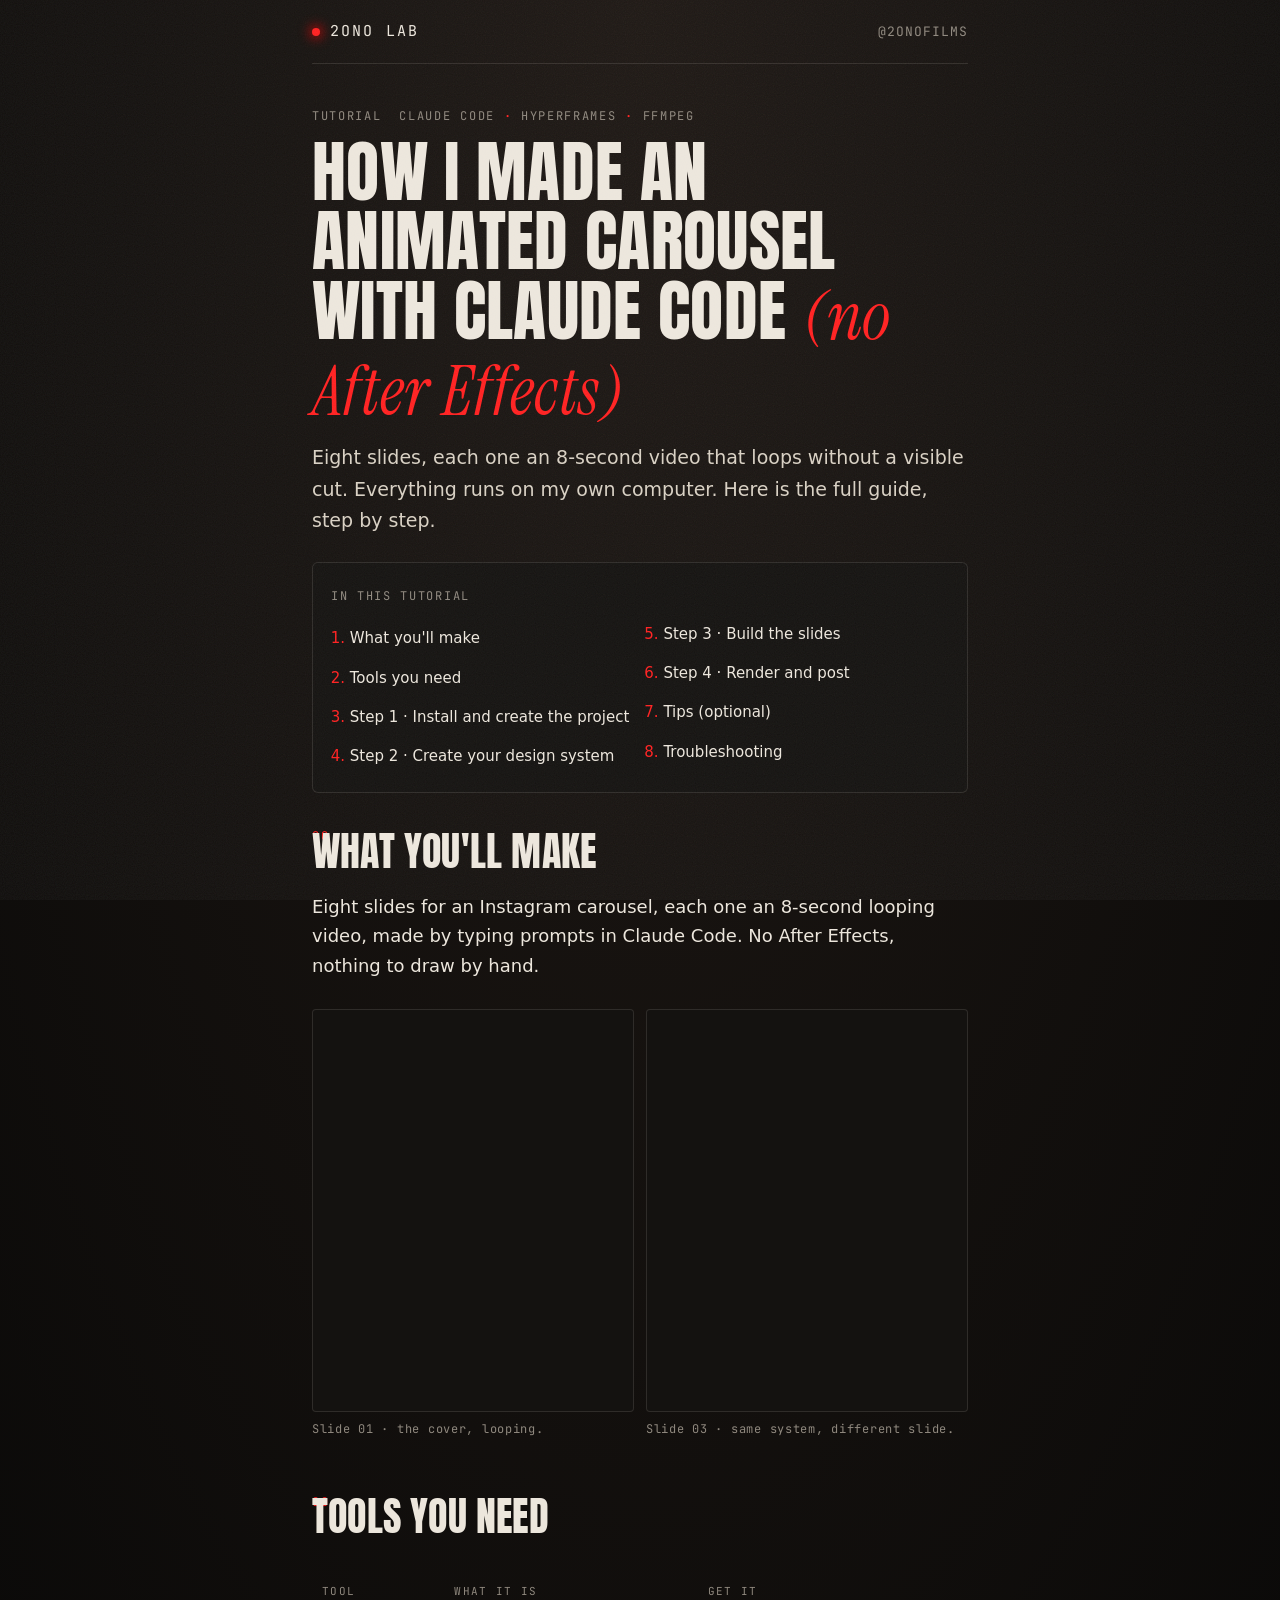
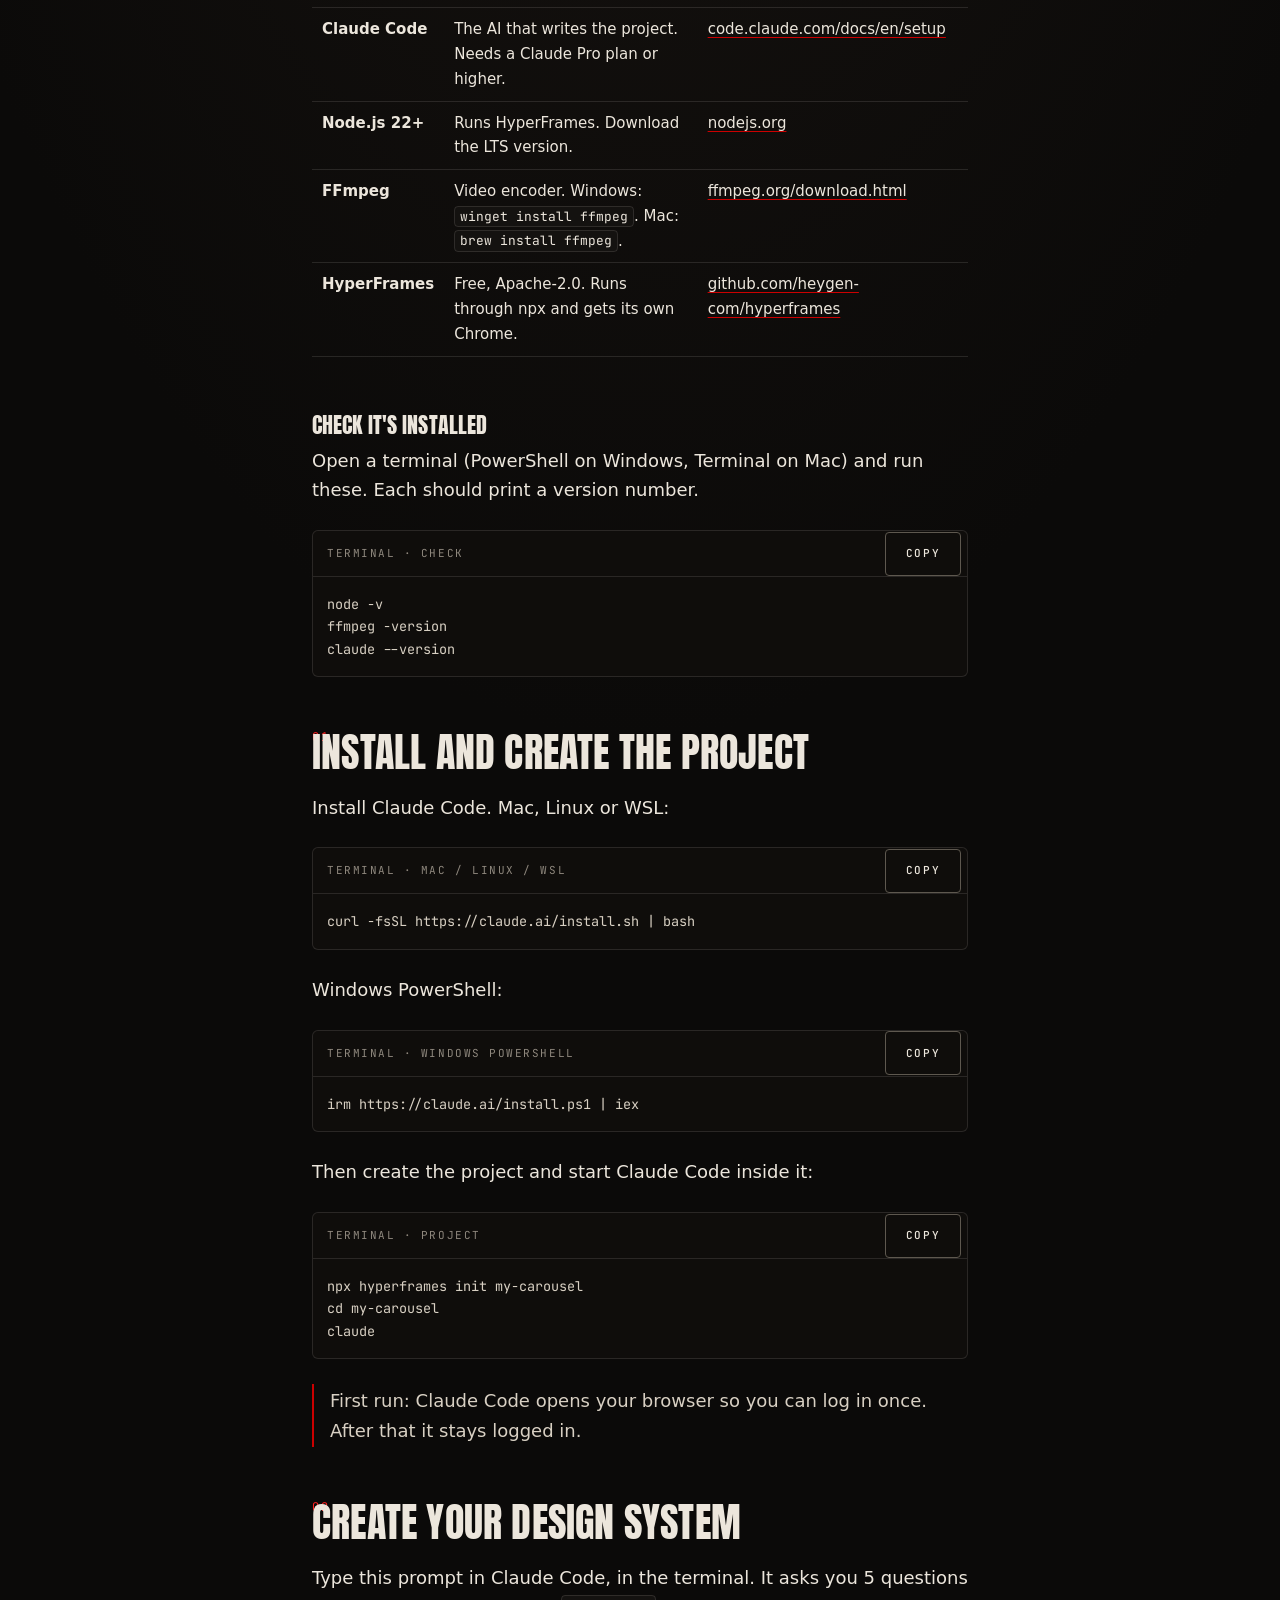
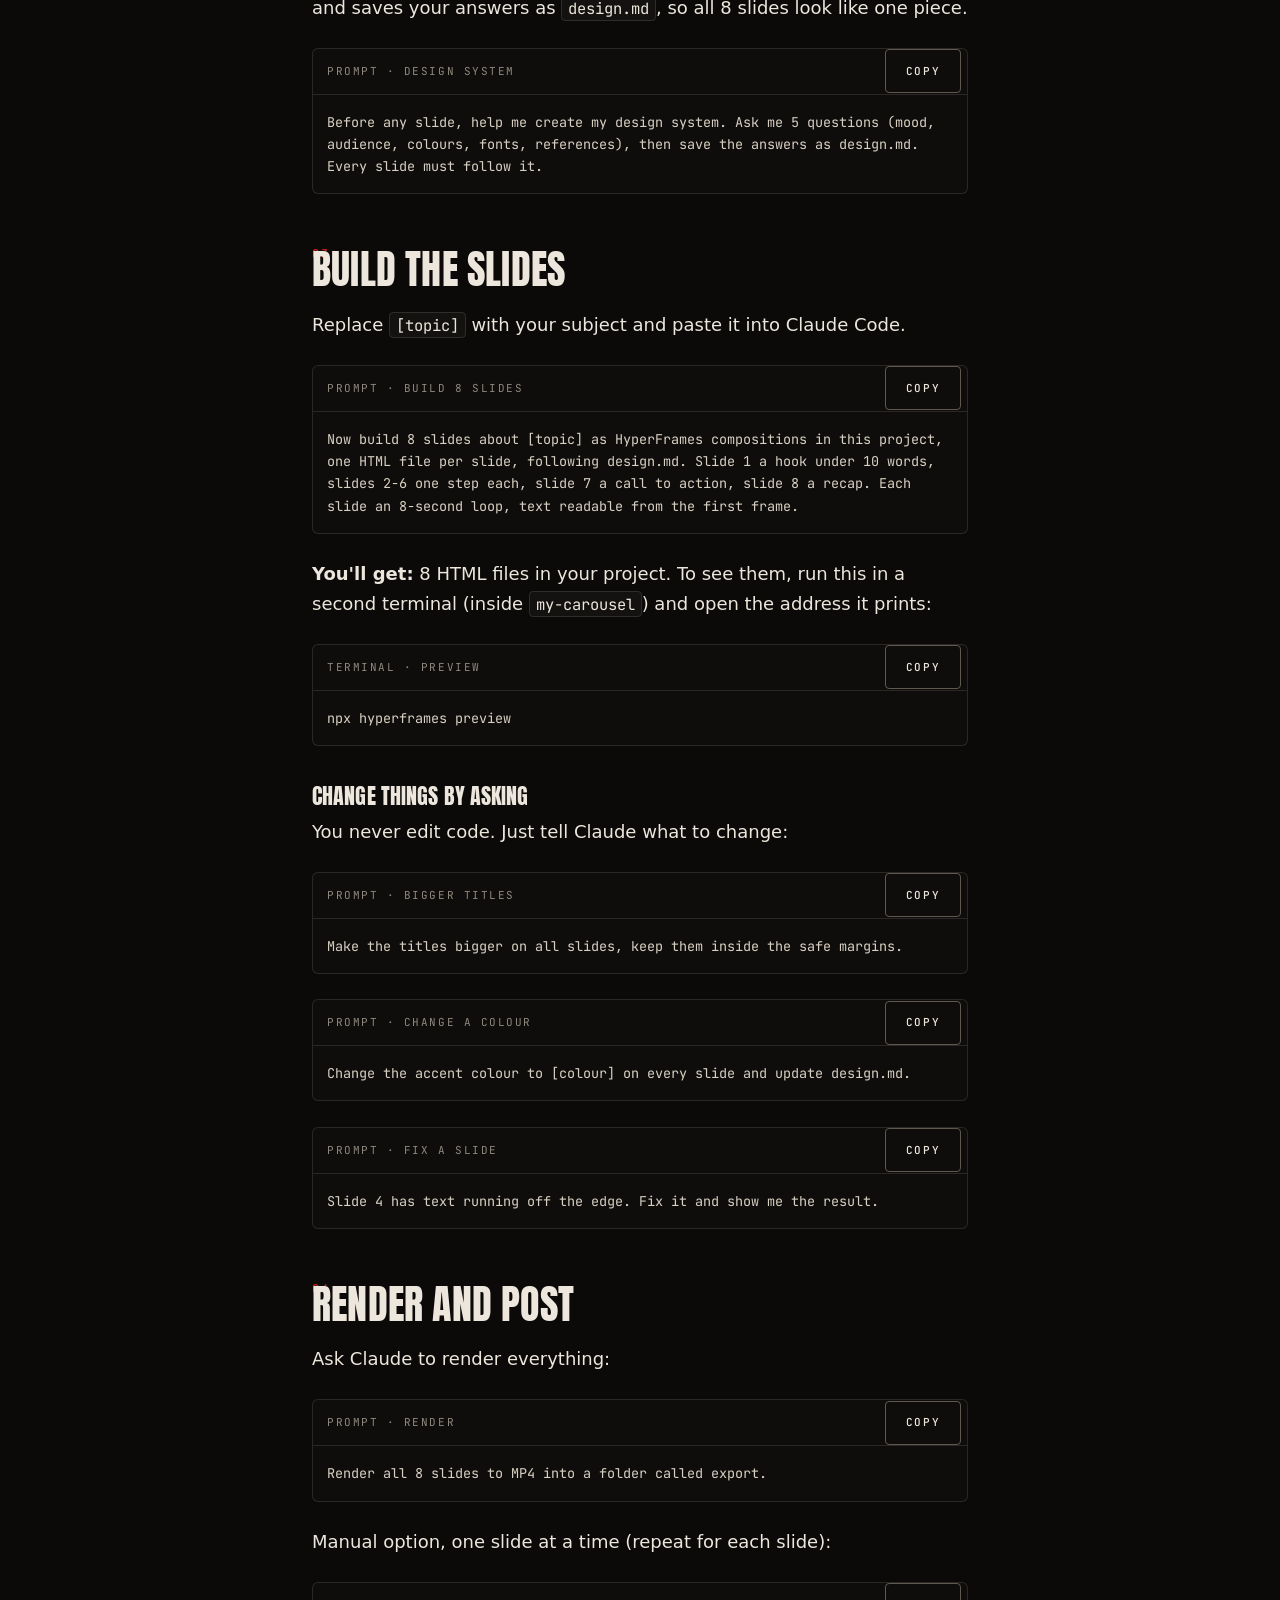
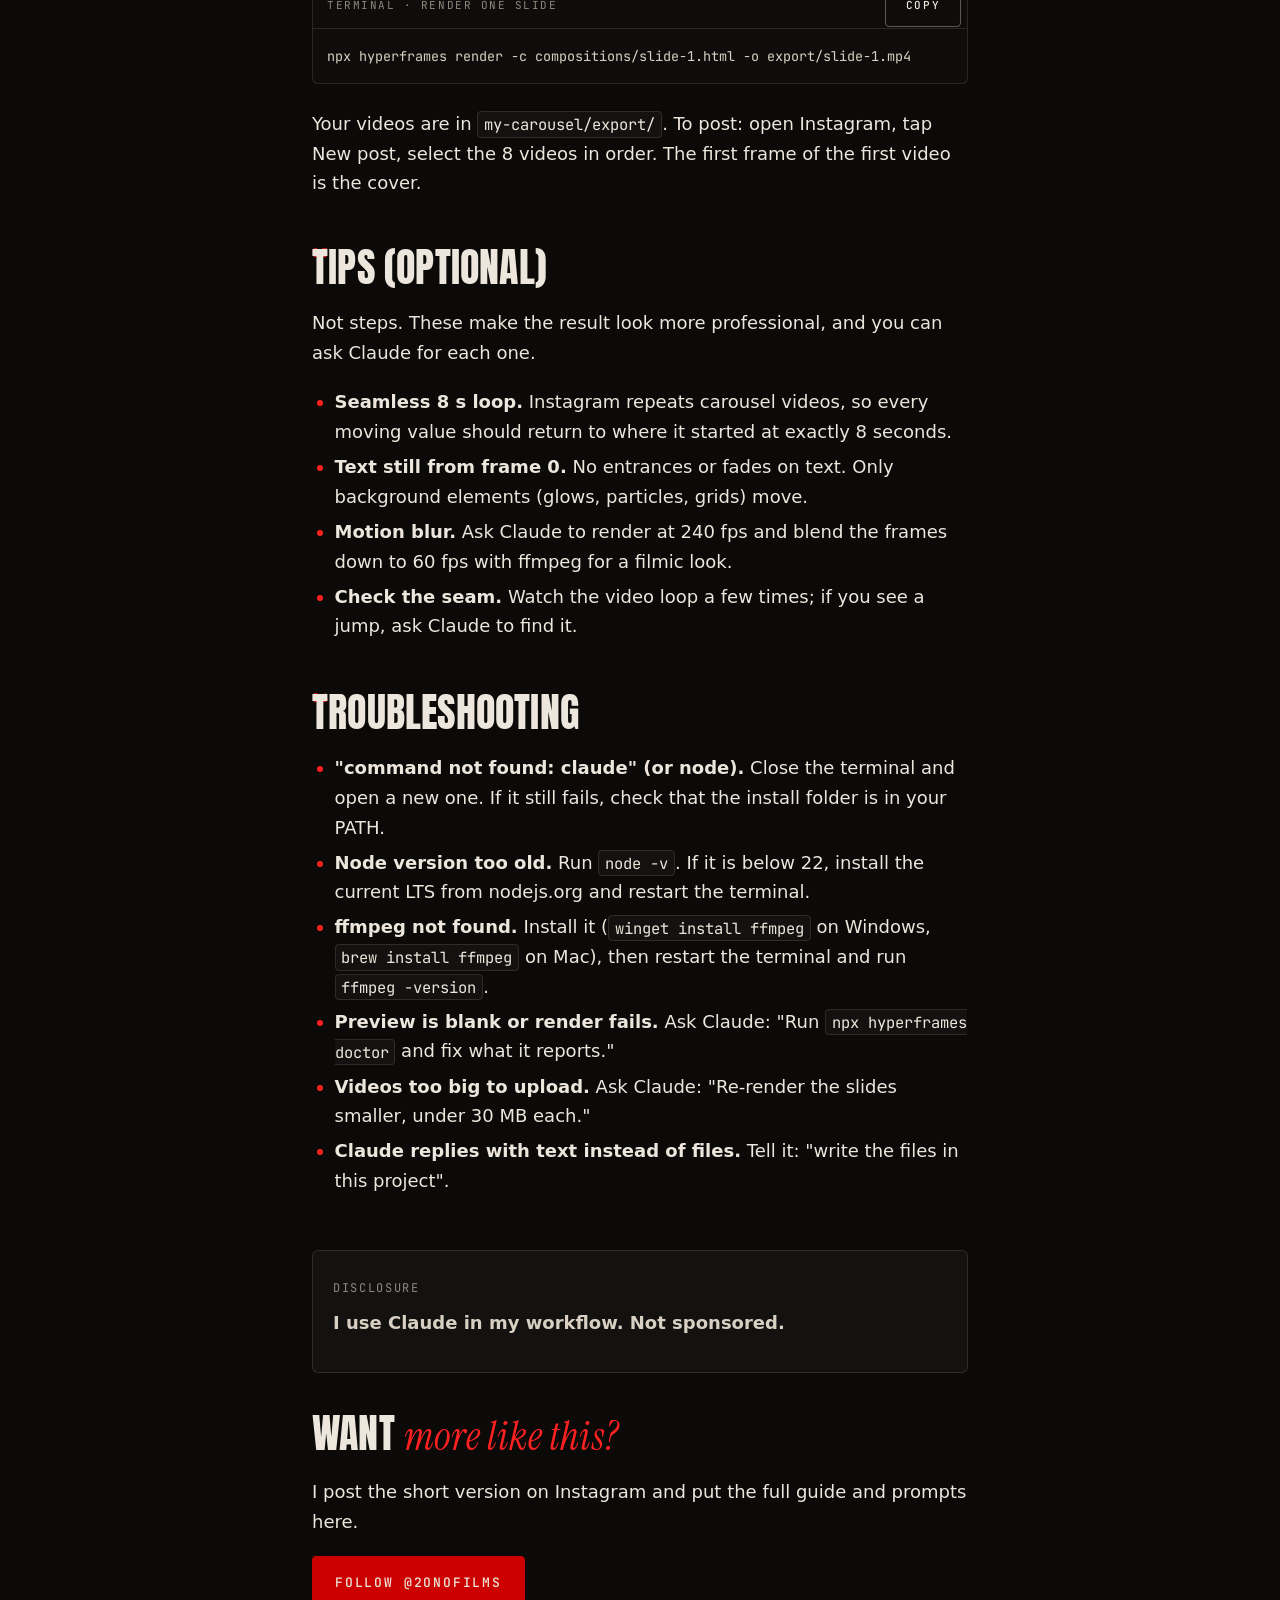
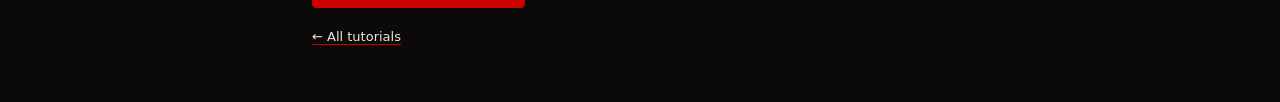
==== commit 695be50b: "Tutorial Claude Code: guida pratica completa (strumenti, passi, troubleshooting)" ====
--- a/t/claude-code-carousel/index.html
+++ b/t/claude-code-carousel/index.html
@@ -4,9 +4,9 @@
 <meta charset="utf-8">
 <meta name="viewport" content="width=device-width, initial-scale=1">
 <title>How I made an animated carousel with Claude Code · 2ONO Lab</title>
-<meta name="description" content="No After Effects. Claude Code, HyperFrames and ffmpeg, running locally: seamless 8-second looping slides, the rules and the prompts you can paste.">
+<meta name="description" content="No After Effects. Claude Code, HyperFrames and ffmpeg, running locally: seamless 8-second looping slides, a step-by-step guide with prompts you can paste.">
 <meta property="og:title" content="How I made an animated carousel with Claude Code (no After Effects)">
-<meta property="og:description" content="Seamless 8-second looping slides with Claude Code, HyperFrames and ffmpeg. The rules, the render settings and copyable prompts.">
+<meta property="og:description" content="Seamless 8-second looping slides with Claude Code, HyperFrames and ffmpeg. A step-by-step guide with copyable prompts.">
 <meta property="og:type" content="article">
 <meta name="theme-color" content="#0B0A09">
 <!-- TODO: <meta property="og:image" content="https://2onofilms.github.io/lab/assets/media/claude-code-carousel/og.jpg"> (1200x630) -->
@@ -25,24 +25,27 @@
     <div class="tut-head">
       <div class="meta"><span class="label">Tutorial</span><span class="label">Claude Code <b>·</b> HyperFrames <b>·</b> ffmpeg</span></div>
       <h1>How I made an animated carousel with Claude Code <span class="acc">(no After Effects)</span></h1>
-      <p class="lede">Eight slides, each one an 8-second video that loops without a visible cut. Everything runs on my own computer. Here is the method, the rules and the prompts.</p>
+      <p class="lede">Eight slides, each one an 8-second video that loops without a visible cut. Everything runs on my own computer. Here is the full guide, step by step.</p>
 
       <nav class="toc" aria-label="Contents">
         <span class="label">In this tutorial</span>
         <ol>
-          <li><a href="#stack">The stack</a></li>
-          <li><a href="#system">The brief and the design system</a></li>
-          <li><a href="#storyboard">Storyboard first</a></li>
-          <li><a href="#loop">One slide as a seamless loop</a></li>
-          <li><a href="#render">Rendering and motion blur</a></li>
-          <li><a href="#seam">Checking the loop seam</a></li>
-          <li><a href="#export">Export settings for Instagram</a></li>
-          <li><a href="#prompts">Prompts you can paste</a></li>
+          <li><a href="#make">What you'll make</a></li>
+          <li><a href="#tools">Tools you need</a></li>
+          <li><a href="#s1">Step 1 · Install and create the project</a></li>
+          <li><a href="#s2">Step 2 · Create your design system</a></li>
+          <li><a href="#s3">Step 3 · Build the slides</a></li>
+          <li><a href="#s4">Step 4 · Render and post</a></li>
+          <li><a href="#tips">Tips (optional)</a></li>
+          <li><a href="#fix">Troubleshooting</a></li>
         </ol>
       </nav>
     </div>
 
     <!-- TODO: replace with the real slide videos. Put files in lab/assets/media/claude-code-carousel/ -->
+    <span class="step-n" id="make">00</span>
+    <h2>What you'll make</h2>
+    <p>Eight slides for an Instagram carousel, each one an 8-second looping video, made by typing prompts in Claude Code. No After Effects, nothing to draw by hand.</p>
     <div class="media">
       <figure>
         <video autoplay muted loop playsinline preload="metadata" src="../../assets/media/claude-code-carousel/01.mp4"></video>
@@ -54,179 +57,116 @@
       </figure>
     </div>
 
-    <span class="step-n" id="stack">01</span>
-    <h2>The stack</h2>
-    <p>Three tools, all local. No cloud editor, no subscription for the animation itself.</p>
-    <ul>
-      <li><strong>Claude Code</strong> writes and edits the project from my instructions.</li>
-      <li><strong>HyperFrames</strong> is the renderer. A slide is an HTML file, the motion is GSAP, and the output is video frames.</li>
-      <li><strong>ffmpeg</strong> turns the frames into the final MP4 and does the motion blur.</li>
-    </ul>
-    <p>The idea is simple: a slide is code. Code can be repeated, checked and fixed with a sentence, and a fixed design system keeps eight slides looking like one piece.</p>
-
-    <span class="step-n" id="system">02</span>
-    <h2>The brief and the design system</h2>
-    <p>Before any animation I write a short brief and I lock a design system: colours, fonts, spacing, how a title looks, how a label looks. Then every slide is built from the same parts.</p>
-    <p>Why fixed? Because Claude Code is fast and happy to improvise, and improvisation across eight slides gives you eight different looks. A system turns "make it nice" into "use these tokens". Mine is a small set: two background themes, one accent colour, three type families (title, text, accent) and a mono font for labels.</p>
-    <div class="callout">The system lives in files the model reads every time: a tokens file and a short rules document. If a rule is not written down, it will drift.</div>
-
-    <span class="step-n" id="storyboard">03</span>
-    <h2>Storyboard first</h2>
-    <p>I never animate first. I ask for the whole carousel as static frames: for each slide, the text, the layout and one idea of what will move. I approve or change it in words. Only then does motion start.</p>
-    <p>It is cheaper to change a sentence than a render, and it keeps the story clean: one point per slide, a cover that makes you stop, a last slide that tells you what to do.</p>
-
-    <span class="step-n" id="loop">04</span>
-    <h2>Building one slide as an 8-second seamless loop</h2>
-    <p>Instagram repeats the videos inside a carousel. If your text slides in, people will watch it disappear and slide in again, every few seconds, while they read. So the rules are:</p>
-    <ol>
-      <li><strong>All text is static from frame 0.</strong> No entrances, no fades, no drift. The slide is readable the instant it appears.</li>
-      <li><strong>Only the ambient layer moves</strong>: glows, particles, a perspective grid, a cursor, bars that breathe.</li>
-      <li><strong>Every moving value is periodic.</strong> The slide lasts exactly 8.00 s, and each animated value repeats with a period that divides 8 s (8, 4, 2 s and so on).</li>
-    </ol>
-    <p>In practice that means sine and cosine of <code>2&pi;t/T</code>, closed orbits (circle, ellipse, figure eight), particles that travel a whole number of laps with a fade at the edges, and a "playhead" that goes and returns with a cosine instead of running once. The animation is a pure function of time, so frame 480 would be identical to frame 0.</p>
-    <p>Things I ban because they never close the loop: light sweeps and reflections that cross the slide, one-time events, values that accumulate, and a scanline made from a repeated gradient shifted by fractions of a pixel (it does not come back identical).</p>
-
-    <div class="code nowrap">
-      <div class="top"><span>The idea in GSAP-style code</span><button type="button">Copy</button></div>
-<pre>// t is time in seconds, LOOP = 8
-const LOOP = 8;
-const phase = (t, n) =&gt; (2 * Math.PI * t * n) / LOOP;   // n laps per loop
-
-// glow drifting on a closed ellipse, 1 lap per loop
-glow.x = cx + 40 * Math.cos(phase(t, 1));
-glow.y = cy + 24 * Math.sin(phase(t, 1));
-
-// "breathing" bar, 2 cycles per loop (period 4 s)
-bar.scaleY = 1 + 0.03 * Math.sin(phase(t, 2));
-
-// playhead that goes and returns, never jumps
-head.x = x0 + (x1 - x0) * (0.5 - 0.5 * Math.cos(phase(t, 1)));</pre>
+    <span class="step-n" id="tools">00</span>
+    <h2>Tools you need</h2>
+    <div class="tablewrap">
+      <table>
+        <tr><th>Tool</th><th>What it is</th><th>Get it</th></tr>
+        <tr><td><strong>Claude Code</strong></td><td>The AI that writes the project. Needs a Claude Pro plan or higher.</td><td><a href="https://code.claude.com/docs/en/setup">code.claude.com/docs/en/setup</a></td></tr>
+        <tr><td><strong>Node.js 22+</strong></td><td>Runs HyperFrames. Download the LTS version.</td><td><a href="https://nodejs.org">nodejs.org</a></td></tr>
+        <tr><td><strong>FFmpeg</strong></td><td>Video encoder. Windows: <code>winget install ffmpeg</code>. Mac: <code>brew install ffmpeg</code>.</td><td><a href="https://ffmpeg.org/download.html">ffmpeg.org/download.html</a></td></tr>
+        <tr><td><strong>HyperFrames</strong></td><td>Free, Apache-2.0. Runs through npx and gets its own Chrome.</td><td><a href="https://github.com/heygen-com/hyperframes">github.com/heygen-com/hyperframes</a></td></tr>
+      </table>
+    </div>
+    <h3>Check it's installed</h3>
+    <p>Open a terminal (PowerShell on Windows, Terminal on Mac) and run these. Each should print a version number.</p>
+    <div class="code">
+      <div class="top"><span>Terminal · check</span><button type="button">Copy</button></div>
+<pre>node -v
+ffmpeg -version
+claude --version</pre>
     </div>
 
-    <span class="step-n" id="render">05</span>
-    <h2>Rendering and motion blur</h2>
-    <p>Motion that is perfectly smooth on a computer can look a bit digital on a phone. I get a filmic feel with real motion blur, not a blur filter:</p>
-    <ol>
-      <li>Render the slide at <strong>240 fps</strong>, so there are 4 sub-frames for every output frame at 60 fps.</li>
-      <li>Average the sub-frames with ffmpeg's <code>tmix</code>, then keep one frame out of four. That gives 60 fps with a natural shutter blur.</li>
-      <li>8 s at 60 fps is 480 frames. The text is static, so it stays razor sharp. Only the moving things blur.</li>
-    </ol>
-    <p>The loop needs one extra care: the blur window at the seam must not fall off the end of the video. Because everything is periodic, the sub-frames after the last one are the same as the first ones, so the average wraps around modulo 8 s. In my render script that is a <code>loop: 8</code> option. Film grain is part of the same logic: it changes at 24 fps over 8 plates and is phased so frames 479 and 0 share the same plate.</p>
-    <div class="code nowrap">
-      <div class="top"><span>ffmpeg · the blur step (sketch)</span><button type="button">Copy</button></div>
-<pre># frames-240/ holds 1920 PNG frames (8 s at 240 fps)
-ffmpeg -framerate 240 -i frames-240/%04d.png \
-  -vf "tmix=frames=4,select='not(mod(n\,4))',setpts=N/60/TB" \
-  -r 60 frames-60/%04d.png
-# for a seamless loop, prepend the last 3 sub-frames before tmix
-# so the seam frames are blurred like every other frame</pre>
+    <span class="step-n" id="s1">01</span>
+    <h2>Install and create the project</h2>
+    <p>Install Claude Code. Mac, Linux or WSL:</p>
+    <div class="code">
+      <div class="top"><span>Terminal · Mac / Linux / WSL</span><button type="button">Copy</button></div>
+<pre>curl -fsSL https://claude.ai/install.sh | bash</pre>
     </div>
-    <p class="note">This is the idea, not a drop-in script. Ask Claude Code to build it for your project and to handle the wrap at the seam.</p>
+    <p>Windows PowerShell:</p>
+    <div class="code">
+      <div class="top"><span>Terminal · Windows PowerShell</span><button type="button">Copy</button></div>
+<pre>irm https://claude.ai/install.ps1 | iex</pre>
+    </div>
+    <p>Then create the project and start Claude Code inside it:</p>
+    <div class="code">
+      <div class="top"><span>Terminal · project</span><button type="button">Copy</button></div>
+<pre>npx hyperframes init my-carousel
+cd my-carousel
+claude</pre>
+    </div>
+    <div class="callout">First run: Claude Code opens your browser so you can log in once. After that it stays logged in.</div>
 
-    <span class="step-n" id="seam">06</span>
-    <h2>Checking the loop seam</h2>
-    <p>Do not trust your eyes at 100%. Measure it. The method I use:</p>
-    <ol>
-      <li>Scale the video to 540 px wide and take the luma only.</li>
-      <li>Compute the mean absolute difference between every pair of consecutive frames.</li>
-      <li>Compare the seam (frame 479 to frame 0) with the normal steps. The seam should look like any other step.</li>
-    </ol>
-    <p>On my test slides the seam measured 0.55 to 0.59, against a p90 of 0.60 to 0.70 for the normal steps. It sat below the p90 on all eight.</p>
-    <p>The check found three real problems, all invisible in a quick preview:</p>
+    <span class="step-n" id="s2">02</span>
+    <h2>Create YOUR design system</h2>
+    <p>Type this prompt in Claude Code, in the terminal. It asks you 5 questions and saves your answers as <code>design.md</code>, so all 8 slides look like one piece.</p>
+    <div class="code">
+      <div class="top"><span>Prompt · design system</span><button type="button">Copy</button></div>
+<pre>Before any slide, help me create my design system. Ask me 5 questions (mood, audience, colours, fonts, references), then save the answers as design.md. Every slide must follow it.</pre>
+    </div>
+
+    <span class="step-n" id="s3">03</span>
+    <h2>Build the slides</h2>
+    <p>Replace <code>[topic]</code> with your subject and paste it into Claude Code.</p>
+    <div class="code">
+      <div class="top"><span>Prompt · build 8 slides</span><button type="button">Copy</button></div>
+<pre>Now build 8 slides about [topic] as HyperFrames compositions in this project, one HTML file per slide, following design.md. Slide 1 a hook under 10 words, slides 2-6 one step each, slide 7 a call to action, slide 8 a recap. Each slide an 8-second loop, text readable from the first frame.</pre>
+    </div>
+    <p><strong>You'll get:</strong> 8 HTML files in your project. To see them, run this in a second terminal (inside <code>my-carousel</code>) and open the address it prints:</p>
+    <div class="code">
+      <div class="top"><span>Terminal · preview</span><button type="button">Copy</button></div>
+<pre>npx hyperframes preview</pre>
+    </div>
+    <h3>Change things by asking</h3>
+    <p>You never edit code. Just tell Claude what to change:</p>
+    <div class="code">
+      <div class="top"><span>Prompt · bigger titles</span><button type="button">Copy</button></div>
+<pre>Make the titles bigger on all slides, keep them inside the safe margins.</pre>
+    </div>
+    <div class="code">
+      <div class="top"><span>Prompt · change a colour</span><button type="button">Copy</button></div>
+<pre>Change the accent colour to [colour] on every slide and update design.md.</pre>
+    </div>
+    <div class="code">
+      <div class="top"><span>Prompt · fix a slide</span><button type="button">Copy</button></div>
+<pre>Slide 4 has text running off the edge. Fix it and show me the result.</pre>
+    </div>
+
+    <span class="step-n" id="s4">04</span>
+    <h2>Render and post</h2>
+    <p>Ask Claude to render everything:</p>
+    <div class="code">
+      <div class="top"><span>Prompt · render</span><button type="button">Copy</button></div>
+<pre>Render all 8 slides to MP4 into a folder called export.</pre>
+    </div>
+    <p>Manual option, one slide at a time (repeat for each slide):</p>
+    <div class="code">
+      <div class="top"><span>Terminal · render one slide</span><button type="button">Copy</button></div>
+<pre>npx hyperframes render -c compositions/slide-1.html -o export/slide-1.mp4</pre>
+    </div>
+    <p>Your videos are in <code>my-carousel/export/</code>. To post: open Instagram, tap New post, select the 8 videos in order. The first frame of the first video is the cover.</p>
+
+    <span class="step-n" id="tips">05</span>
+    <h2>Tips (optional)</h2>
+    <p>Not steps. These make the result look more professional, and you can ask Claude for each one.</p>
     <ul>
-      <li>A scanline made with a shifted gradient did not return identically.</li>
-      <li>The grain changed plate exactly on the seam.</li>
-      <li>Encoding: the first frame is a keyframe, and at a lower quality it was sharper than the end of the chain of predicted frames, which made the seam twice as big.</li>
+      <li><strong>Seamless 8 s loop.</strong> Instagram repeats carousel videos, so every moving value should return to where it started at exactly 8 seconds.</li>
+      <li><strong>Text still from frame 0.</strong> No entrances or fades on text. Only background elements (glows, particles, grids) move.</li>
+      <li><strong>Motion blur.</strong> Ask Claude to render at 240 fps and blend the frames down to 60 fps with ffmpeg for a filmic look.</li>
+      <li><strong>Check the seam.</strong> Watch the video loop a few times; if you see a jump, ask Claude to find it.</li>
     </ul>
 
-    <span class="step-n" id="export">07</span>
-    <h2>Export settings for Instagram</h2>
-    <div class="tablewrap">
-      <table>
-        <tr><th>Setting</th><th>Value</th></tr>
-        <tr><td>Size</td><td>1080 x 1350 (4:5)</td></tr>
-        <tr><td>Frame rate</td><td>60 fps</td></tr>
-        <tr><td>Length</td><td>8.00 s = 480 frames</td></tr>
-        <tr><td>Codec</td><td>H.264 High, CRF 8, <code>-tune grain</code></td></tr>
-        <tr><td>Keyframes</td><td>One only (<code>keyint 480</code>, <code>scenecut 0</code>)</td></tr>
-        <tr><td>Master</td><td>Lossless (qp 0, yuv444), then encode the delivery file from it</td></tr>
-        <tr><td>Audio</td><td>Silent AAC track</td></tr>
-      </table>
-    </div>
-    <div class="code nowrap">
-      <div class="top"><span>ffmpeg · delivery file</span><button type="button">Copy</button></div>
-<pre>ffmpeg -framerate 60 -i frames-60/%04d.png \
-  -f lavfi -i anullsrc=r=44100:cl=stereo -shortest \
-  -c:v libx264 -profile:v high -preset slow -crf 8 -tune grain \
-  -x264-params keyint=480:min-keyint=480:scenecut=0 \
-  -pix_fmt yuv420p -colorspace bt709 -color_primaries bt709 -color_trc bt709 \
-  -c:a aac -movflags +faststart slide-01.mp4</pre>
-    </div>
-    <p><strong>Heads up:</strong> these files are heavy, 28 to 46 MB for 8 seconds in my case. I keep CRF low on purpose to keep the seam clean; at CRF 16 the seam got visibly worse in my tests. Instagram recompresses the file anyway.</p>
-
-    <span class="step-n" id="prompts">08</span>
-    <h2>Prompts you can paste</h2>
-    <p>These are cleaned-up, generic versions of the rules I give Claude Code. Adapt the names and numbers to your project.</p>
-
-    <h3>A. Set up the project and lock the system</h3>
-    <div class="code">
-      <div class="top"><span>Prompt · design system</span><button type="button">Copy</button></div>
-<pre>We are building an Instagram carousel as a set of looping videos, rendered locally with HyperFrames (HTML + GSAP) and ffmpeg.
-
-Before writing any slide, create two files:
-1. tokens.json: background themes (dark and light), text colours, one accent colour, three font families (title, body, accent) and one mono font for labels, plus spacing and type sizes.
-2. RULES.md: a short list of design rules for this carousel.
-
-Hard rules for RULES.md:
-- Every slide is 1080x1350 (4:5).
-- Use only the tokens. Never invent colours, fonts or sizes.
-- Max 3 type families in the content.
-- One idea per slide. Short declarative sentences.
-- Text is plain and readable. No decorative effects behind small text.
-
-Read both files at the start of every task and tell me if a request breaks a rule.</pre>
-    </div>
-
-    <h3>B. Storyboard before motion</h3>
-    <div class="code">
-      <div class="top"><span>Prompt · storyboard</span><button type="button">Copy</button></div>
-<pre>Topic: [YOUR TOPIC]. Slides: [N].
-
-Do not animate yet. Produce a storyboard: for each slide give the exact text, the layout (which tokens, where), and in one line what ambient motion it will have later.
-Slide 1 is a cover that makes people stop. The last slide tells people what to do next.
-Then build the static version of every slide as HTML using the design system, so I can approve the look first. Wait for my OK before adding motion.</pre>
-    </div>
-
-    <h3>C. Build a seamless looping slide</h3>
-    <div class="code">
-      <div class="top"><span>Prompt · loop rules</span><button type="button">Copy</button></div>
-<pre>Add motion to slide [NN]. It must be a seamless 8.00 s loop (480 frames at 60 fps), because Instagram repeats carousel videos.
-
-Rules:
-- All text, data, windows, code and lists are complete and fully static from frame 0. No entry animations, no fades, no drift. 0 px of movement on any text.
-- Every animated value is a pure function of time with a period that divides 8 s: sin/cos of 2*pi*t/T with T = 8/n. The value at t = 8 s must equal the value at t = 0, speed included.
-- Use closed paths only: circles, ellipses, figure eights, Lissajous curves. Particles either orbit a fixed point or travel a whole number of laps with a fade near the edges.
-- Pulses and cursors: a whole number of cycles per loop, and visible at frame 0.
-- A playhead or progress marker goes and returns with a cosine. It never runs once and jumps back.
-- Film grain: change plates at 24 fps over 8 plates, phased so the last frame and the first frame use the same plate.
-- Forbidden: light sweeps or reflections crossing the slide, one-time events, accumulating motion, a scanline made of a repeated gradient shifted by fractions of a pixel.
-- Ambient motion only: glow, particles, perspective grid, breathing bars, cursor, small parallax on a closed ellipse.
-
-Build the timeline as a single paused GSAP timeline that can be seeked to any time and always gives the same frame. Then render frames 0, 120, 240, 360 and 479 as a contact sheet and show it to me.</pre>
-    </div>
-
-    <h3>D. Render with motion blur and check the seam</h3>
-    <div class="code">
-      <div class="top"><span>Prompt · render and verify</span><button type="button">Copy</button></div>
-<pre>Write a render script for the looping slides.
-
-1. Render each slide at 240 fps for 8 s (1920 frames).
-2. Apply motion blur by averaging 4 sub-frames per output frame (ffmpeg tmix), then output 60 fps. Because the animation is periodic, wrap the averaging window modulo 8 s so the seam frames are blurred the same way as every other frame.
-3. Save a lossless master (qp 0, yuv444), then encode the delivery file from it: H.264 High, 1080x1350, 60 fps, CRF 8, -tune grain, a single keyframe (keyint 480, min-keyint 480, scenecut 0), yuv420p, BT.709 tags, a silent AAC track, +faststart.
-4. Save the first sharp sub-frame of each slide as a PNG.
-
-Then write a seam checker: scale each video to 540 px wide, use luma only, compute the mean absolute difference between consecutive frames, and report the median, p90 and max of the normal steps next to the seam (frame 479 to frame 0). Tell me if the seam is above the p90 of the normal steps, and find the cause before changing anything.</pre>
-    </div>
+    <span class="step-n" id="fix">06</span>
+    <h2>Troubleshooting</h2>
+    <ul>
+      <li><strong>"command not found: claude" (or node).</strong> Close the terminal and open a new one. If it still fails, check that the install folder is in your PATH.</li>
+      <li><strong>Node version too old.</strong> Run <code>node -v</code>. If it is below 22, install the current LTS from nodejs.org and restart the terminal.</li>
+      <li><strong>ffmpeg not found.</strong> Install it (<code>winget install ffmpeg</code> on Windows, <code>brew install ffmpeg</code> on Mac), then restart the terminal and run <code>ffmpeg -version</code>.</li>
+      <li><strong>Preview is blank or render fails.</strong> Ask Claude: "Run <code>npx hyperframes doctor</code> and fix what it reports."</li>
+      <li><strong>Videos too big to upload.</strong> Ask Claude: "Re-render the slides smaller, under 30 MB each."</li>
+      <li><strong>Claude replies with text instead of files.</strong> Tell it: "write the files in this project".</li>
+    </ul>
 
     <div class="disclosure">
       <span class="label">Disclosure</span>
@@ -235,7 +175,7 @@
 
     <div class="cta">
       <h2>Want <span class="acc">more like this?</span></h2>
-      <p>I post the short version on Instagram and put the full method, prompts and files here.</p>
+      <p>I post the short version on Instagram and put the full guide and prompts here.</p>
       <a class="btn" href="https://instagram.com/2onofilms">Follow @2onofilms</a>
       <p class="note" style="margin-top:18px"><a href="../../">&larr; All tutorials</a></p>
     </div>
--- a/assets/site.css
+++ b/assets/site.css
@@ -136,3 +136,13 @@
   html{scroll-behavior:auto}
   *,*::before,*::after{animation:none!important;transition:none!important}
 }
+
+/* tabella strumenti: a schede su telefono */
+@media (max-width: 640px) {
+  .tablewrap table, .tablewrap tbody, .tablewrap tr, .tablewrap td { display: block; width: 100%; }
+  .tablewrap tr:first-child { display: none; }
+  .tablewrap tr { padding: 14px 0; border-bottom: 1px solid rgba(236,230,220,.12); }
+  .tablewrap td { padding: 2px 0; border: 0; }
+  .tablewrap td:first-child { font-size: 1.1em; }
+  .tablewrap td:last-child a { word-break: break-all; }
+}
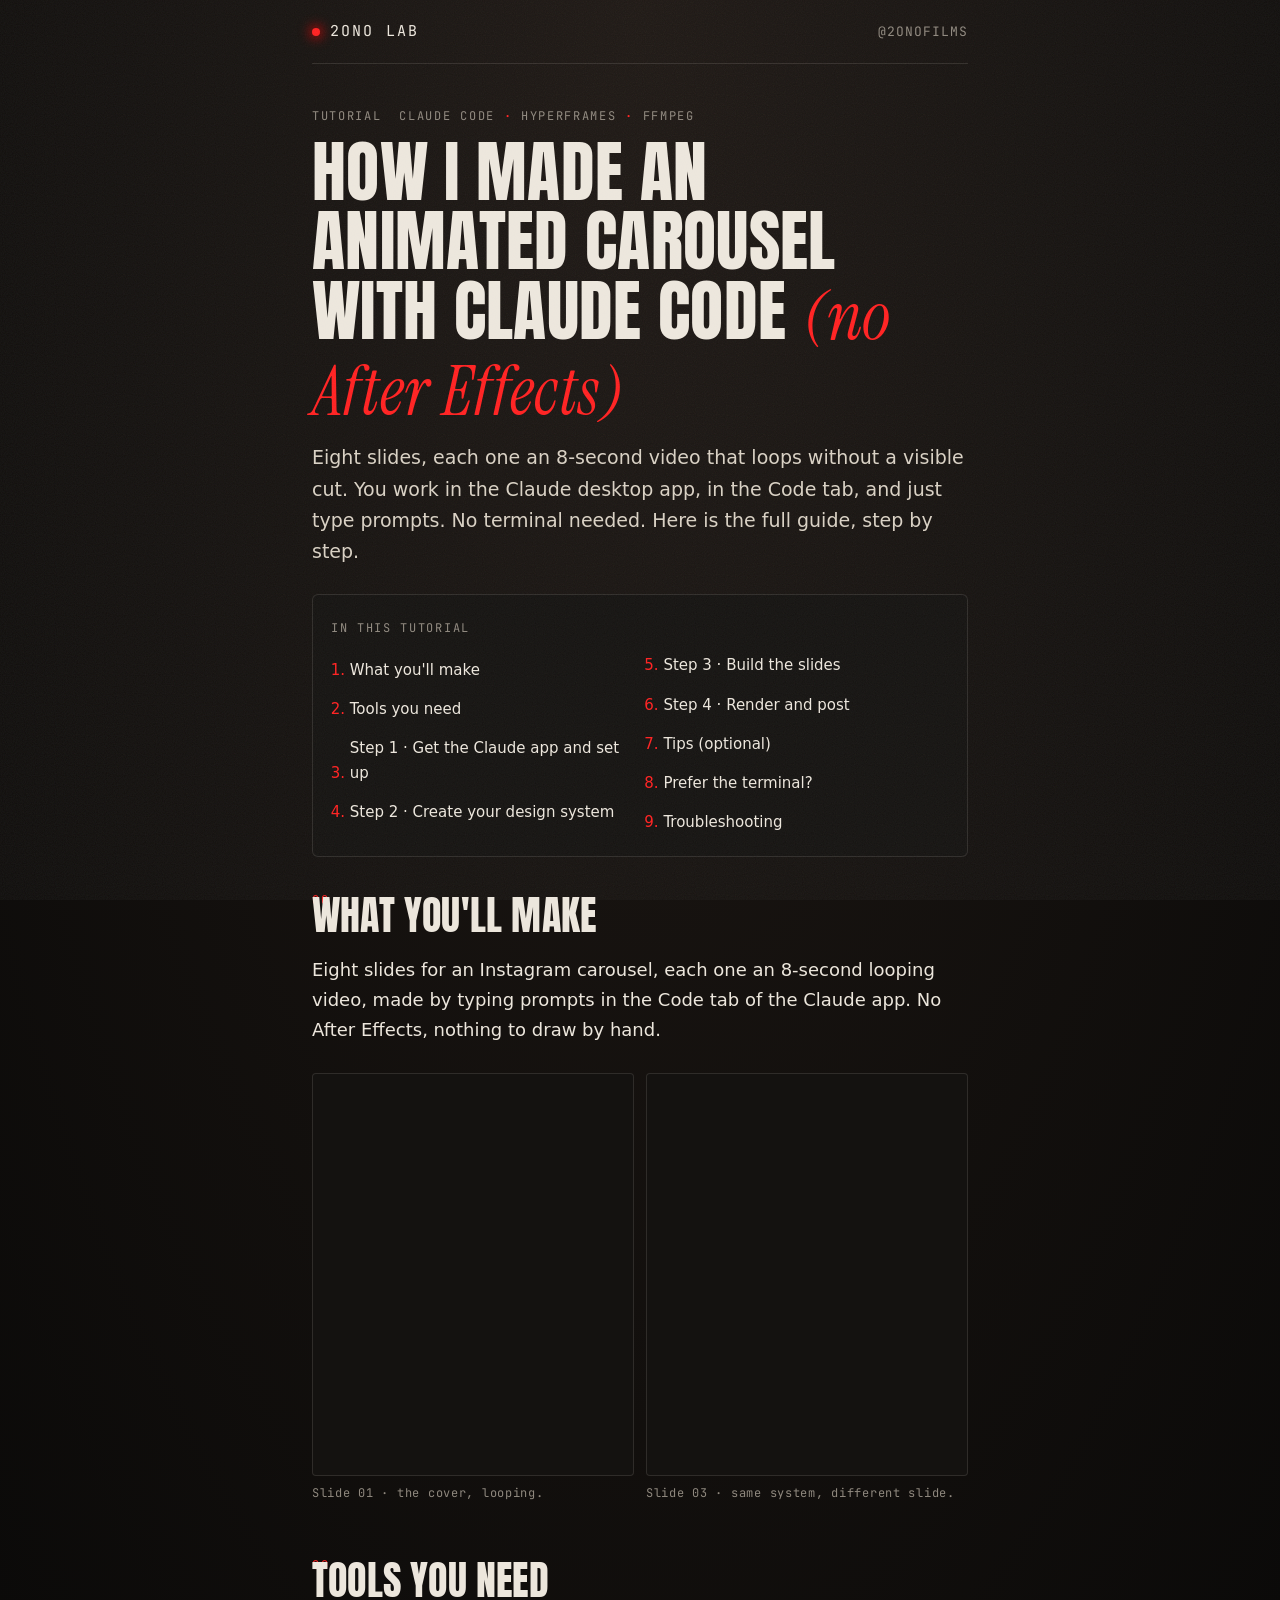
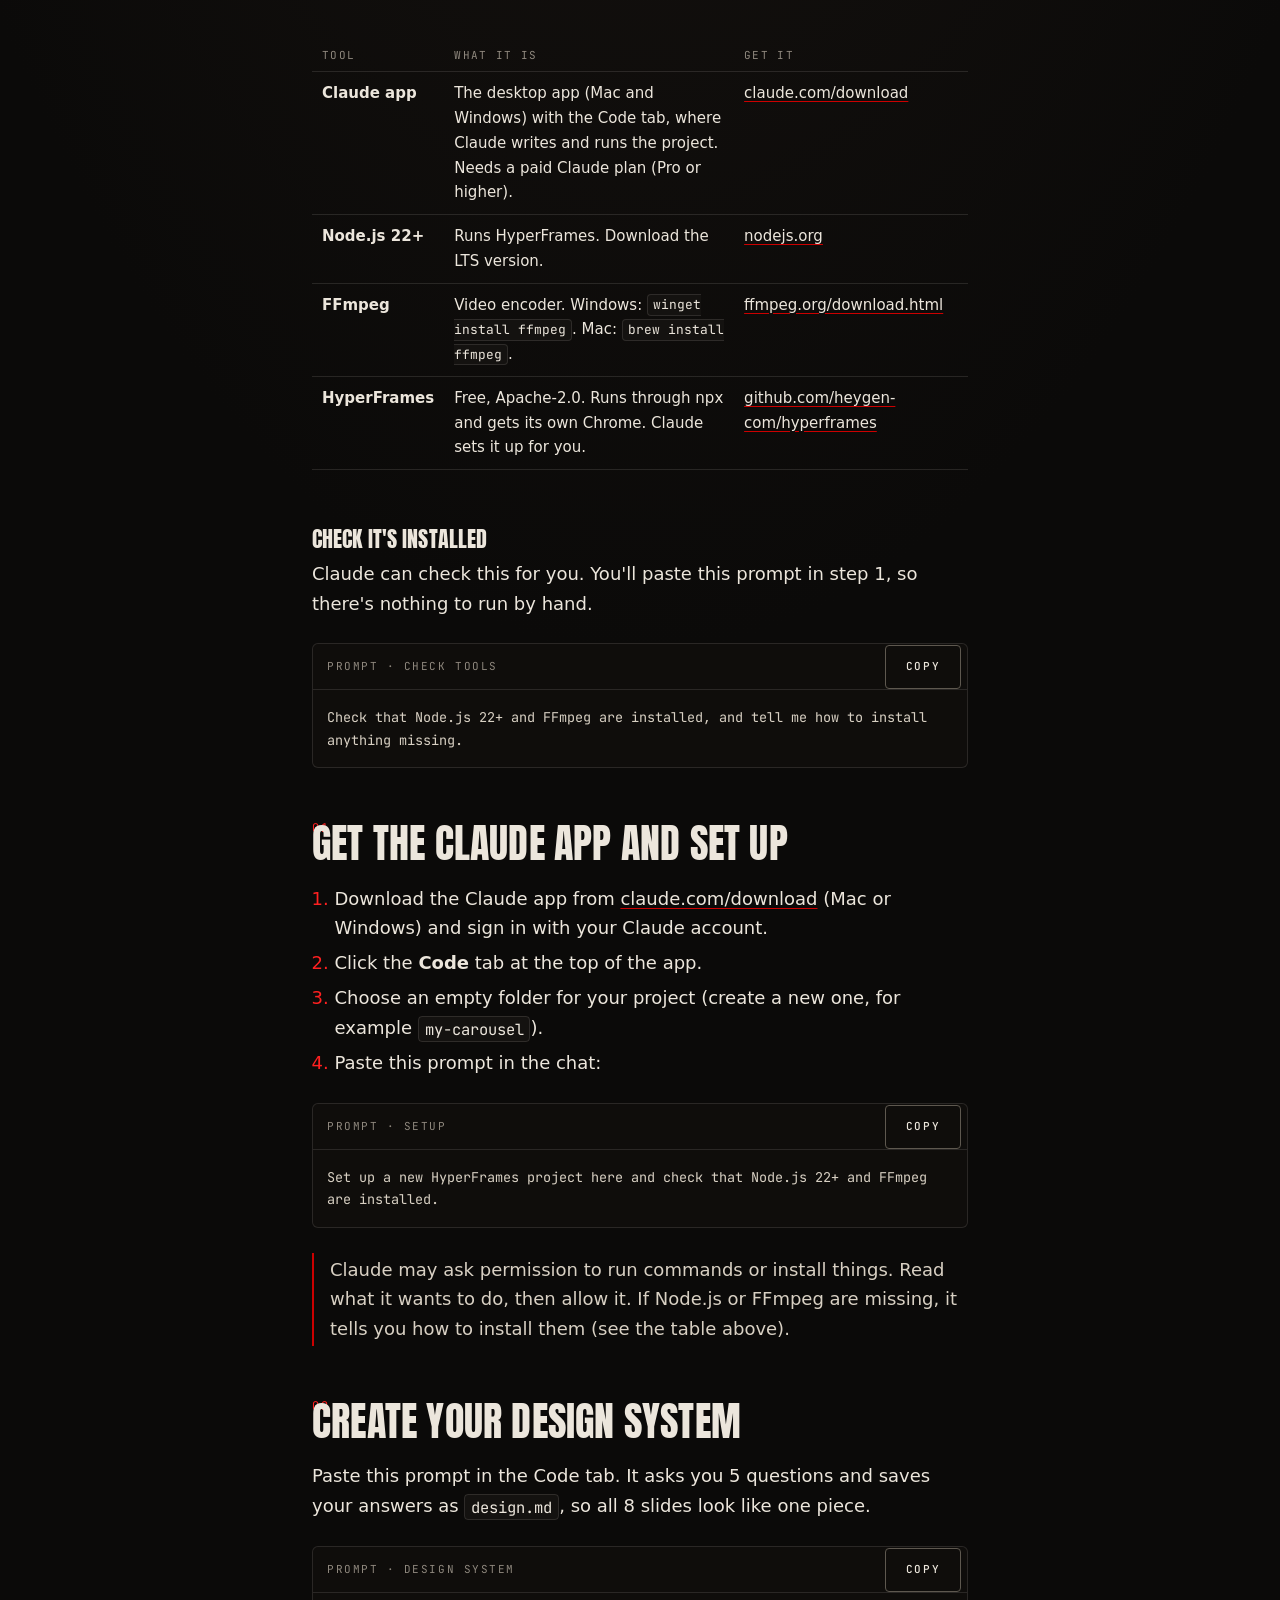
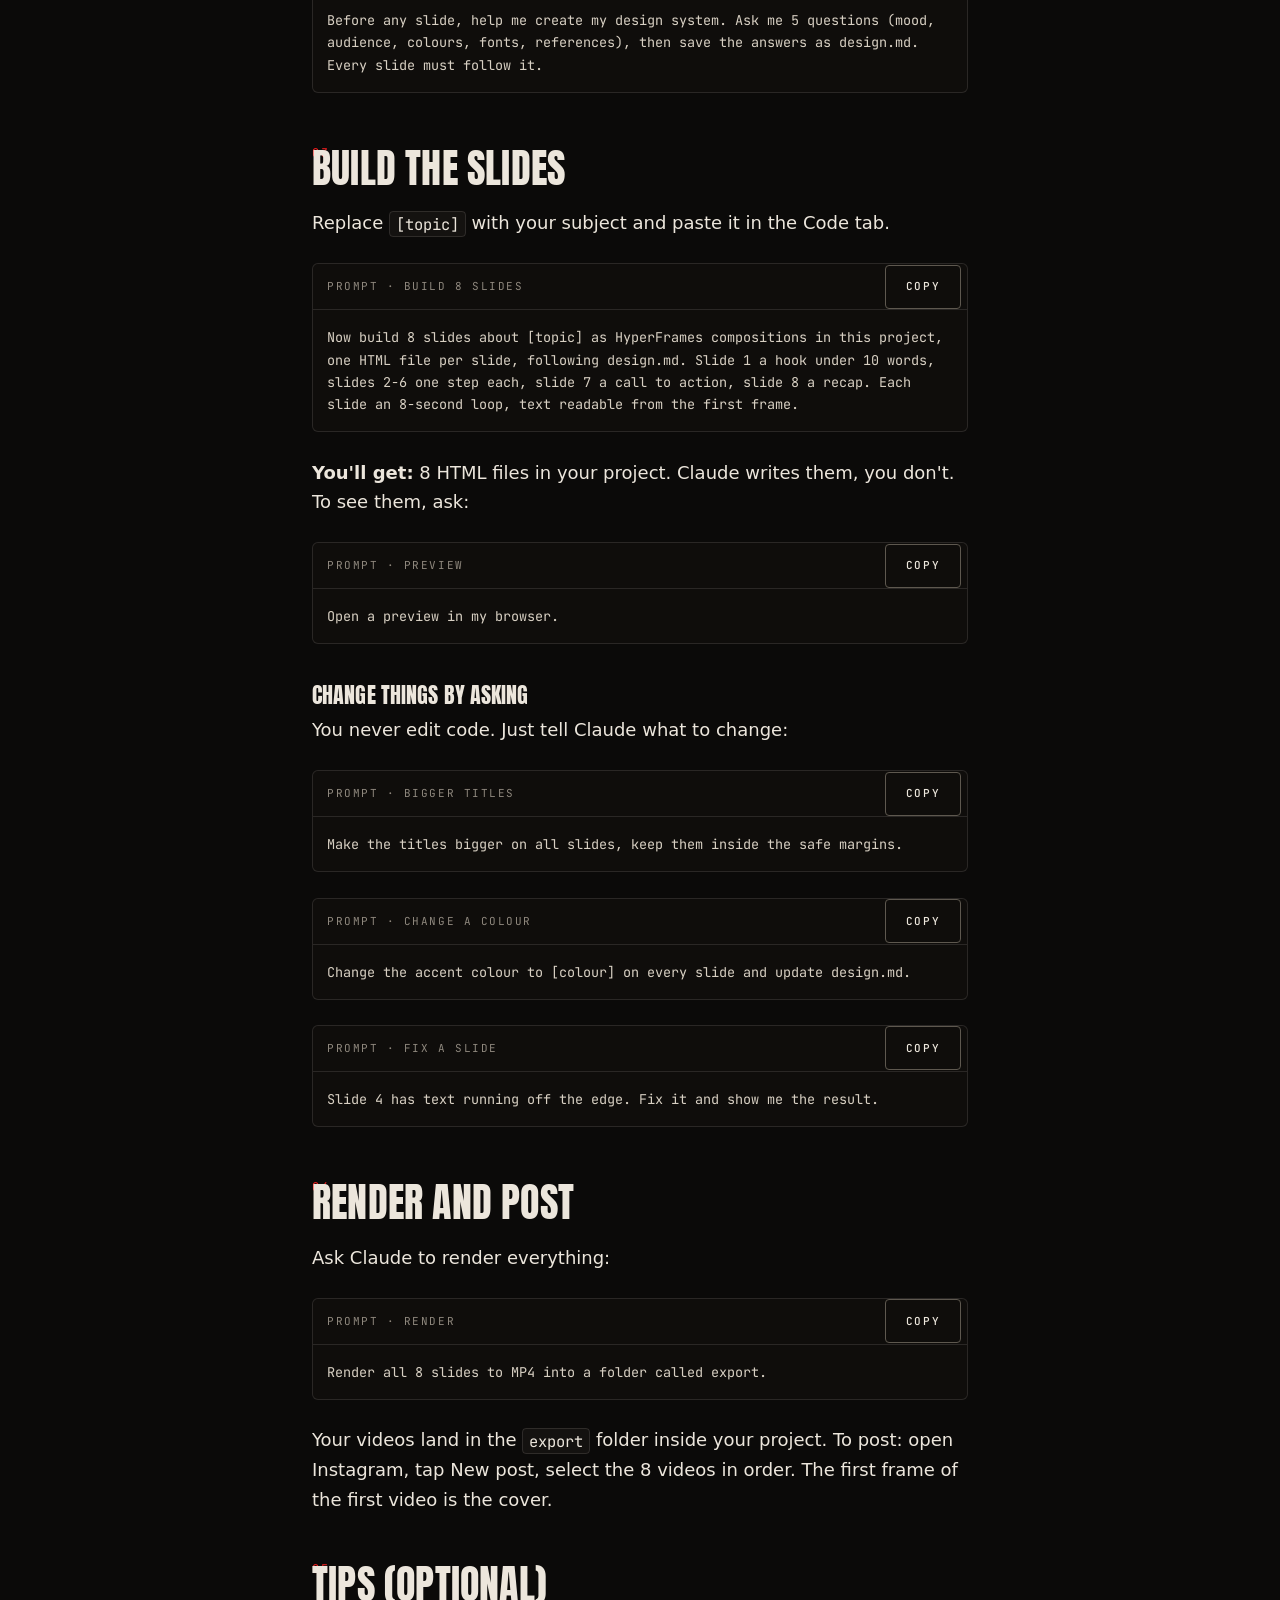
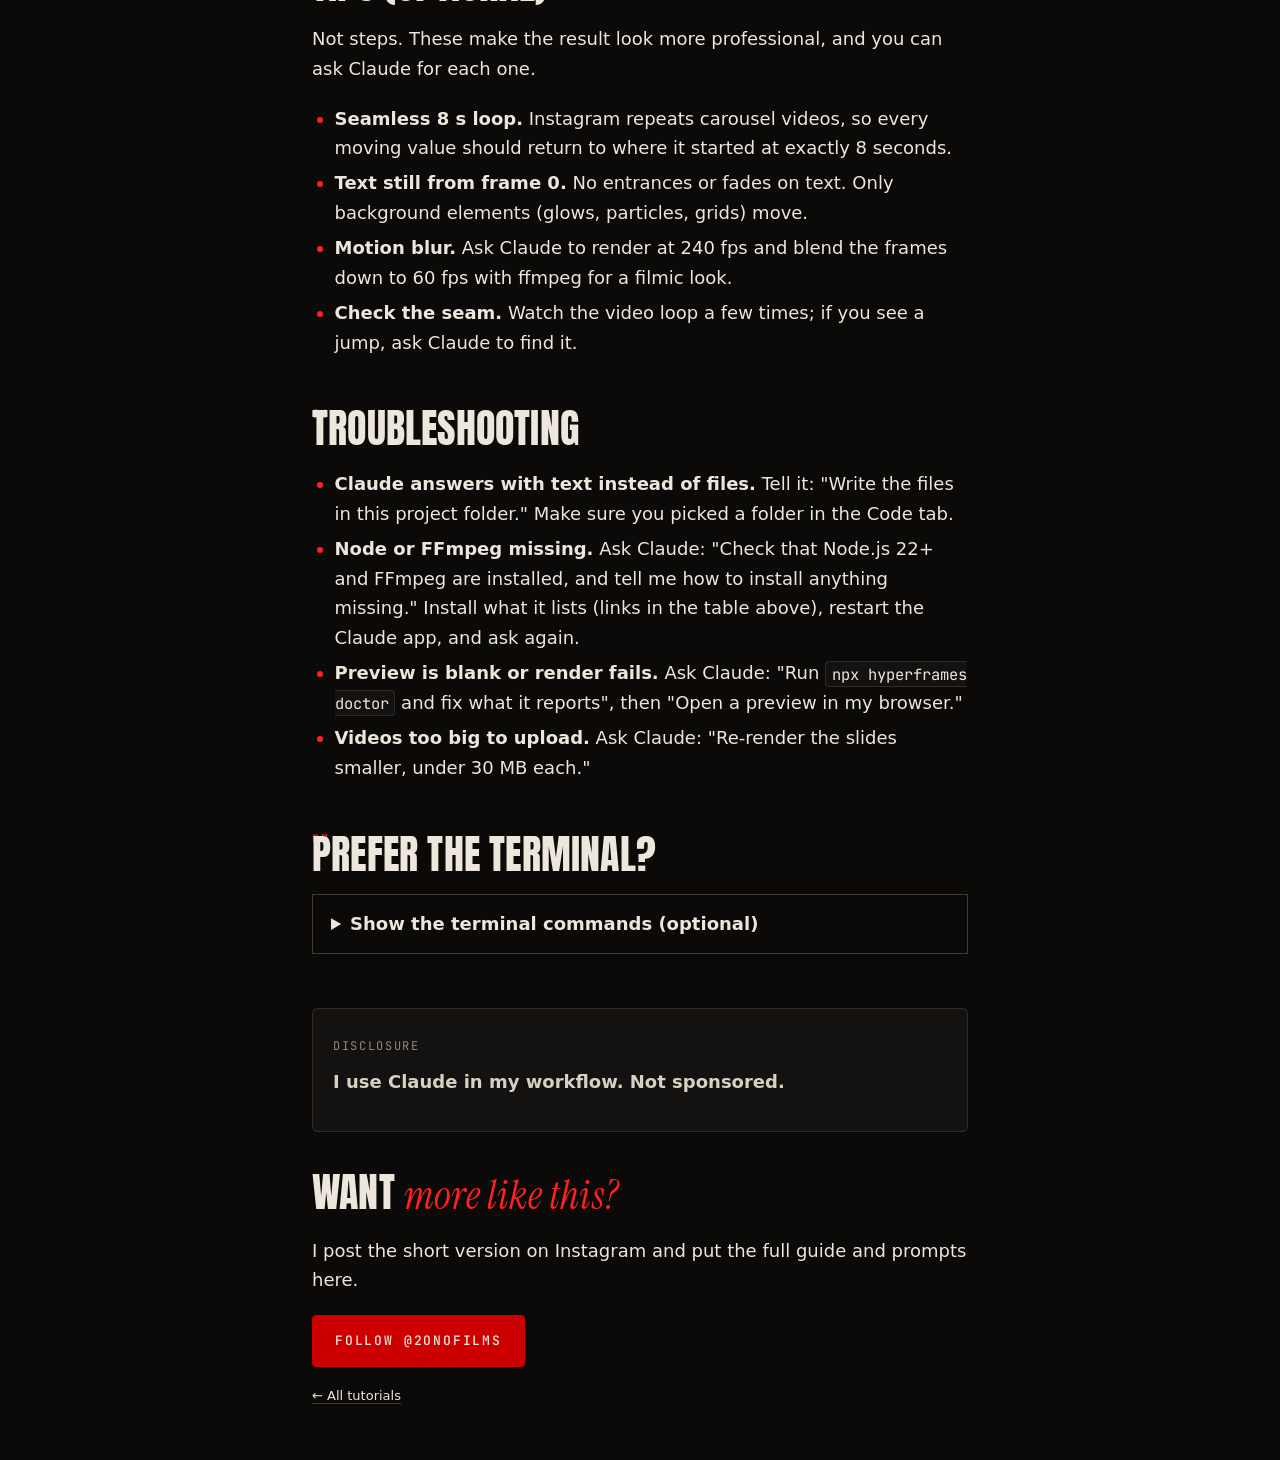
==== commit a672620b: "Tutorial: percorso con l'app Claude (scheda Code), terminale opzionale" ====
--- a/t/claude-code-carousel/index.html
+++ b/t/claude-code-carousel/index.html
@@ -4,9 +4,9 @@
 <meta charset="utf-8">
 <meta name="viewport" content="width=device-width, initial-scale=1">
 <title>How I made an animated carousel with Claude Code · 2ONO Lab</title>
-<meta name="description" content="No After Effects. Claude Code, HyperFrames and ffmpeg, running locally: seamless 8-second looping slides, a step-by-step guide with prompts you can paste.">
+<meta name="description" content="No After Effects. The Claude app with Claude Code, HyperFrames and ffmpeg, on your own computer: seamless 8-second looping slides, a step-by-step guide with prompts you can paste.">
 <meta property="og:title" content="How I made an animated carousel with Claude Code (no After Effects)">
-<meta property="og:description" content="Seamless 8-second looping slides with Claude Code, HyperFrames and ffmpeg. A step-by-step guide with copyable prompts.">
+<meta property="og:description" content="Seamless 8-second looping slides with the Claude app, HyperFrames and ffmpeg. A step-by-step guide with copyable prompts.">
 <meta property="og:type" content="article">
 <meta name="theme-color" content="#0B0A09">
 <!-- TODO: <meta property="og:image" content="https://2onofilms.github.io/lab/assets/media/claude-code-carousel/og.jpg"> (1200x630) -->
@@ -25,18 +25,19 @@
     <div class="tut-head">
       <div class="meta"><span class="label">Tutorial</span><span class="label">Claude Code <b>·</b> HyperFrames <b>·</b> ffmpeg</span></div>
       <h1>How I made an animated carousel with Claude Code <span class="acc">(no After Effects)</span></h1>
-      <p class="lede">Eight slides, each one an 8-second video that loops without a visible cut. Everything runs on my own computer. Here is the full guide, step by step.</p>
+      <p class="lede">Eight slides, each one an 8-second video that loops without a visible cut. You work in the Claude desktop app, in the Code tab, and just type prompts. No terminal needed. Here is the full guide, step by step.</p>
 
       <nav class="toc" aria-label="Contents">
         <span class="label">In this tutorial</span>
         <ol>
           <li><a href="#make">What you'll make</a></li>
           <li><a href="#tools">Tools you need</a></li>
-          <li><a href="#s1">Step 1 · Install and create the project</a></li>
+          <li><a href="#s1">Step 1 · Get the Claude app and set up</a></li>
           <li><a href="#s2">Step 2 · Create your design system</a></li>
           <li><a href="#s3">Step 3 · Build the slides</a></li>
           <li><a href="#s4">Step 4 · Render and post</a></li>
           <li><a href="#tips">Tips (optional)</a></li>
+          <li><a href="#term">Prefer the terminal?</a></li>
           <li><a href="#fix">Troubleshooting</a></li>
         </ol>
       </nav>
@@ -45,7 +46,7 @@
     <!-- TODO: replace with the real slide videos. Put files in lab/assets/media/claude-code-carousel/ -->
     <span class="step-n" id="make">00</span>
     <h2>What you'll make</h2>
-    <p>Eight slides for an Instagram carousel, each one an 8-second looping video, made by typing prompts in Claude Code. No After Effects, nothing to draw by hand.</p>
+    <p>Eight slides for an Instagram carousel, each one an 8-second looping video, made by typing prompts in the Code tab of the Claude app. No After Effects, nothing to draw by hand.</p>
     <div class="media">
       <figure>
         <video autoplay muted loop playsinline preload="metadata" src="../../assets/media/claude-code-carousel/01.mp4"></video>
@@ -62,45 +63,36 @@
     <div class="tablewrap">
       <table>
         <tr><th>Tool</th><th>What it is</th><th>Get it</th></tr>
-        <tr><td><strong>Claude Code</strong></td><td>The AI that writes the project. Needs a Claude Pro plan or higher.</td><td><a href="https://code.claude.com/docs/en/setup">code.claude.com/docs/en/setup</a></td></tr>
+        <tr><td><strong>Claude app</strong></td><td>The desktop app (Mac and Windows) with the Code tab, where Claude writes and runs the project. Needs a paid Claude plan (Pro or higher).</td><td><a href="https://claude.com/download">claude.com/download</a></td></tr>
         <tr><td><strong>Node.js 22+</strong></td><td>Runs HyperFrames. Download the LTS version.</td><td><a href="https://nodejs.org">nodejs.org</a></td></tr>
         <tr><td><strong>FFmpeg</strong></td><td>Video encoder. Windows: <code>winget install ffmpeg</code>. Mac: <code>brew install ffmpeg</code>.</td><td><a href="https://ffmpeg.org/download.html">ffmpeg.org/download.html</a></td></tr>
-        <tr><td><strong>HyperFrames</strong></td><td>Free, Apache-2.0. Runs through npx and gets its own Chrome.</td><td><a href="https://github.com/heygen-com/hyperframes">github.com/heygen-com/hyperframes</a></td></tr>
+        <tr><td><strong>HyperFrames</strong></td><td>Free, Apache-2.0. Runs through npx and gets its own Chrome. Claude sets it up for you.</td><td><a href="https://github.com/heygen-com/hyperframes">github.com/heygen-com/hyperframes</a></td></tr>
       </table>
     </div>
     <h3>Check it's installed</h3>
-    <p>Open a terminal (PowerShell on Windows, Terminal on Mac) and run these. Each should print a version number.</p>
-    <div class="code">
-      <div class="top"><span>Terminal · check</span><button type="button">Copy</button></div>
-<pre>node -v
-ffmpeg -version
-claude --version</pre>
+    <p>Claude can check this for you. You'll paste this prompt in step 1, so there's nothing to run by hand.</p>
+    <div class="code">
+      <div class="top"><span>Prompt · check tools</span><button type="button">Copy</button></div>
+<pre>Check that Node.js 22+ and FFmpeg are installed, and tell me how to install anything missing.</pre>
     </div>
 
     <span class="step-n" id="s1">01</span>
-    <h2>Install and create the project</h2>
-    <p>Install Claude Code. Mac, Linux or WSL:</p>
-    <div class="code">
-      <div class="top"><span>Terminal · Mac / Linux / WSL</span><button type="button">Copy</button></div>
-<pre>curl -fsSL https://claude.ai/install.sh | bash</pre>
-    </div>
-    <p>Windows PowerShell:</p>
-    <div class="code">
-      <div class="top"><span>Terminal · Windows PowerShell</span><button type="button">Copy</button></div>
-<pre>irm https://claude.ai/install.ps1 | iex</pre>
-    </div>
-    <p>Then create the project and start Claude Code inside it:</p>
-    <div class="code">
-      <div class="top"><span>Terminal · project</span><button type="button">Copy</button></div>
-<pre>npx hyperframes init my-carousel
-cd my-carousel
-claude</pre>
-    </div>
-    <div class="callout">First run: Claude Code opens your browser so you can log in once. After that it stays logged in.</div>
+    <h2>Get the Claude app and set up</h2>
+    <ol>
+      <li>Download the Claude app from <a href="https://claude.com/download">claude.com/download</a> (Mac or Windows) and sign in with your Claude account.</li>
+      <li>Click the <strong>Code</strong> tab at the top of the app.</li>
+      <li>Choose an empty folder for your project (create a new one, for example <code>my-carousel</code>).</li>
+      <li>Paste this prompt in the chat:</li>
+    </ol>
+    <div class="code">
+      <div class="top"><span>Prompt · setup</span><button type="button">Copy</button></div>
+<pre>Set up a new HyperFrames project here and check that Node.js 22+ and FFmpeg are installed.</pre>
+    </div>
+    <div class="callout">Claude may ask permission to run commands or install things. Read what it wants to do, then allow it. If Node.js or FFmpeg are missing, it tells you how to install them (see the table above).</div>
 
     <span class="step-n" id="s2">02</span>
     <h2>Create YOUR design system</h2>
-    <p>Type this prompt in Claude Code, in the terminal. It asks you 5 questions and saves your answers as <code>design.md</code>, so all 8 slides look like one piece.</p>
+    <p>Paste this prompt in the Code tab. It asks you 5 questions and saves your answers as <code>design.md</code>, so all 8 slides look like one piece.</p>
     <div class="code">
       <div class="top"><span>Prompt · design system</span><button type="button">Copy</button></div>
 <pre>Before any slide, help me create my design system. Ask me 5 questions (mood, audience, colours, fonts, references), then save the answers as design.md. Every slide must follow it.</pre>
@@ -108,15 +100,15 @@
 
     <span class="step-n" id="s3">03</span>
     <h2>Build the slides</h2>
-    <p>Replace <code>[topic]</code> with your subject and paste it into Claude Code.</p>
+    <p>Replace <code>[topic]</code> with your subject and paste it in the Code tab.</p>
     <div class="code">
       <div class="top"><span>Prompt · build 8 slides</span><button type="button">Copy</button></div>
 <pre>Now build 8 slides about [topic] as HyperFrames compositions in this project, one HTML file per slide, following design.md. Slide 1 a hook under 10 words, slides 2-6 one step each, slide 7 a call to action, slide 8 a recap. Each slide an 8-second loop, text readable from the first frame.</pre>
     </div>
-    <p><strong>You'll get:</strong> 8 HTML files in your project. To see them, run this in a second terminal (inside <code>my-carousel</code>) and open the address it prints:</p>
-    <div class="code">
-      <div class="top"><span>Terminal · preview</span><button type="button">Copy</button></div>
-<pre>npx hyperframes preview</pre>
+    <p><strong>You'll get:</strong> 8 HTML files in your project. Claude writes them, you don't. To see them, ask:</p>
+    <div class="code">
+      <div class="top"><span>Prompt · preview</span><button type="button">Copy</button></div>
+<pre>Open a preview in my browser.</pre>
     </div>
     <h3>Change things by asking</h3>
     <p>You never edit code. Just tell Claude what to change:</p>
@@ -140,12 +132,7 @@
       <div class="top"><span>Prompt · render</span><button type="button">Copy</button></div>
 <pre>Render all 8 slides to MP4 into a folder called export.</pre>
     </div>
-    <p>Manual option, one slide at a time (repeat for each slide):</p>
-    <div class="code">
-      <div class="top"><span>Terminal · render one slide</span><button type="button">Copy</button></div>
-<pre>npx hyperframes render -c compositions/slide-1.html -o export/slide-1.mp4</pre>
-    </div>
-    <p>Your videos are in <code>my-carousel/export/</code>. To post: open Instagram, tap New post, select the 8 videos in order. The first frame of the first video is the cover.</p>
+    <p>Your videos land in the <code>export</code> folder inside your project. To post: open Instagram, tap New post, select the 8 videos in order. The first frame of the first video is the cover.</p>
 
     <span class="step-n" id="tips">05</span>
     <h2>Tips (optional)</h2>
@@ -160,13 +147,47 @@
     <span class="step-n" id="fix">06</span>
     <h2>Troubleshooting</h2>
     <ul>
-      <li><strong>"command not found: claude" (or node).</strong> Close the terminal and open a new one. If it still fails, check that the install folder is in your PATH.</li>
-      <li><strong>Node version too old.</strong> Run <code>node -v</code>. If it is below 22, install the current LTS from nodejs.org and restart the terminal.</li>
-      <li><strong>ffmpeg not found.</strong> Install it (<code>winget install ffmpeg</code> on Windows, <code>brew install ffmpeg</code> on Mac), then restart the terminal and run <code>ffmpeg -version</code>.</li>
-      <li><strong>Preview is blank or render fails.</strong> Ask Claude: "Run <code>npx hyperframes doctor</code> and fix what it reports."</li>
+      <li><strong>Claude answers with text instead of files.</strong> Tell it: "Write the files in this project folder." Make sure you picked a folder in the Code tab.</li>
+      <li><strong>Node or FFmpeg missing.</strong> Ask Claude: "Check that Node.js 22+ and FFmpeg are installed, and tell me how to install anything missing." Install what it lists (links in the table above), restart the Claude app, and ask again.</li>
+      <li><strong>Preview is blank or render fails.</strong> Ask Claude: "Run <code>npx hyperframes doctor</code> and fix what it reports", then "Open a preview in my browser."</li>
       <li><strong>Videos too big to upload.</strong> Ask Claude: "Re-render the slides smaller, under 30 MB each."</li>
-      <li><strong>Claude replies with text instead of files.</strong> Tell it: "write the files in this project".</li>
     </ul>
+
+    <span class="step-n" id="term">07</span>
+    <h2>Prefer the terminal?</h2>
+    <details style="border:1px solid rgba(143,136,126,0.4);padding:14px 18px;margin:0 0 24px">
+      <summary style="cursor:pointer;font-weight:600">Show the terminal commands (optional)</summary>
+      <p style="margin-top:14px">Everything above also works with the Claude Code command line. Install it (Mac, Linux or WSL):</p>
+      <div class="code">
+      <div class="top"><span>Terminal · Mac / Linux / WSL</span><button type="button">Copy</button></div>
+<pre>curl -fsSL https://claude.ai/install.sh | bash</pre>
+    </div>
+      <p>Windows PowerShell:</p>
+      <div class="code">
+      <div class="top"><span>Terminal · Windows PowerShell</span><button type="button">Copy</button></div>
+<pre>irm https://claude.ai/install.ps1 | iex</pre>
+    </div>
+      <p>Create the project and start Claude Code inside it (it asks you to log in once, in your browser):</p>
+      <div class="code">
+      <div class="top"><span>Terminal · project</span><button type="button">Copy</button></div>
+<pre>npx hyperframes init my-carousel
+cd my-carousel
+claude</pre>
+    </div>
+      <p>Check the tools:</p>
+      <div class="code">
+      <div class="top"><span>Terminal · check</span><button type="button">Copy</button></div>
+<pre>node -v
+ffmpeg -version
+claude --version</pre>
+    </div>
+      <p>Preview and render one slide by hand:</p>
+      <div class="code">
+      <div class="top"><span>Terminal · preview and render</span><button type="button">Copy</button></div>
+<pre>npx hyperframes preview
+npx hyperframes render -c compositions/slide-1.html -o export/slide-1.mp4</pre>
+    </div>
+    </details>
 
     <div class="disclosure">
       <span class="label">Disclosure</span>
